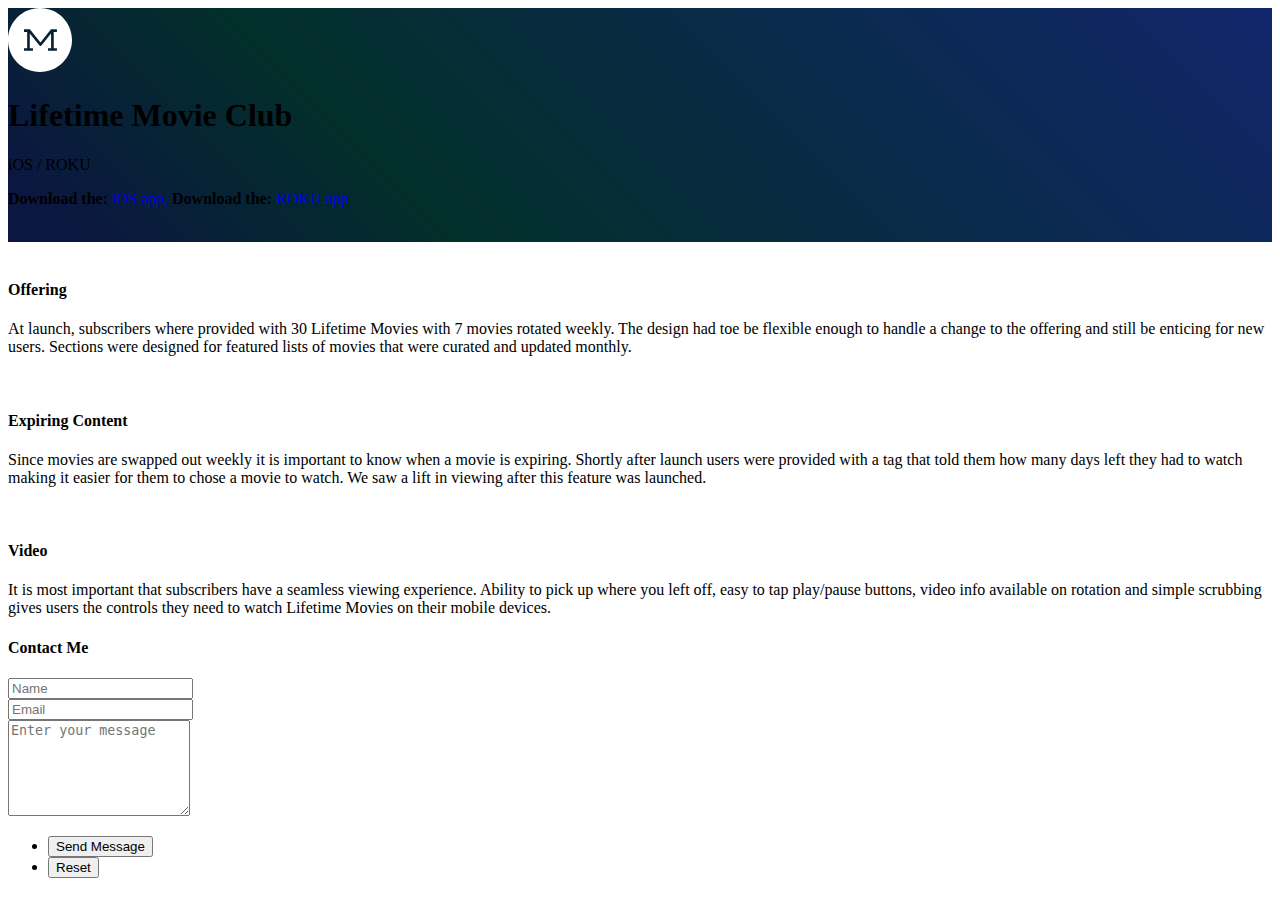
==== project-lmc.html @ 7dec74e7 "updated svg logo (link)" ====
<!DOCTYPE HTML>
<!--
  Photon by HTML5 UP
  html5up.net | @ajlkn
  Free for personal and commercial use under the CCA 3.0 license (html5up.net/license)
-->
<html>

<head>
    <title>Lifetime Movie Club: Mikaela Tavernese</title>
    <meta charset="utf-8" />
    <meta name="viewport" content="width=device-width, initial-scale=1" />
    <!--[if lte IE 8]><script src="assets/js/ie/html5shiv.js"></script><![endif]-->
    <link rel="stylesheet" href="assets/css/main.css" />
    <!--[if lte IE 8]><link rel="stylesheet" href="assets/css/ie8.css" /><![endif]-->
    <!--[if lte IE 9]><link rel="stylesheet" href="assets/css/ie9.css" /><![endif]-->
</head>

<body>
    <!-- Header -->
    <section id="header" style="background-image: url(images/lmc-header.png), linear-gradient(45deg, #0b1740 5%, #022f2a 30%, #11266b);">
        <div class="inner">
          <span class="logo">
            <svg width="4em" height="4em" viewBox="0 0 36 36" version="1.1">
              <g id="Page-1" stroke="none" stroke-width="1" fill="none" fill-rule="evenodd">
                <a xlink:href="index.html">
                  <path d="M18,36 C8.0588745,36 0,27.9411255 0,18 C0,8.0588745 8.0588745,0 18,0 C27.9411255,0 36,8.0588745 36,18 C36,27.9411255 27.9411255,36 18,36 Z M23.976,12.212 L18.267,19.393 L12.533,12.212 C12.398,12.081 12.216,12 12.012,12 L9,12 L9,13.476 L10.775,13.476 L10.775,22.597 L9,22.597 L9,24.075 L14.026,24.075 L14.026,22.597 L12.25,22.597 L12.25,14.328 L17.597,20.954 L17.697,21.081 C17.84,21.221 18.037,21.311 18.254,21.311 C18.472,21.311 18.667,21.221 18.81,21.081 L18.913,20.954 L24.211,14.328 L24.256,22.597 L22.482,22.597 L22.482,24.075 L27.509,24.075 L27.509,22.597 L25.731,22.597 L25.731,13.476 L27.509,13.476 L27.509,12 L24.495,12 C24.293,12 24.109,12.081 23.976,12.212 Z" id="Oval-Copy" fill="#fff"></path>
          </a>
              </g>
          </svg>
          </span>
            <h1>Lifetime Movie Club</h1>
            <p>iOS / ROKU</p><p>
                <strong>Download the: </strong><a target="_blank" href="https://itunes.apple.com/us/app/lifetime-movie-club/id991319768?mt=8">iOS app,</a>
                <strong>Download the: </strong><a target="_blank" href="https://channelstore.roku.com/details/68020/lifetime-movie-club">ROKU app</a> </p>
            <br>



            <!--         <ul class="actions">
            <li><a href="#one" class="button scrolly">View Projects</a></li>
        </ul> -->
        </div>
    </section>
    <!-- TVE mobile -->
    <!-- Five -->
    <section id="five" class="main style1">
        <div class="container last">
            <section>
                <div class="row project">
                    <div class="8u 12u$(medium)">
                        <span class="image fit"><img src="images/lmc-1-feature.jpg" alt=""></span>
                    </div>
                    <div class="4u 12u$(medium)">
                        <h4>Offering</h4>
                        <p>At launch, subscribers where provided with 30 Lifetime Movies with 7 movies rotated weekly. The design had toe be flexible enough to handle a change to the offering and still be enticing for new users. Sections were designed for featured lists of movies that were curated and updated monthly.</p>
                    </div>
                </div>
                <div class="row project">
                    <div class="8u 12u$(medium)">
                        <span class="image fit"><img src="images/lmc-2-expire.jpg" alt=""></span>
                    </div>
                    <div class="4u 12u$(medium)">
                        <h4>Expiring Content</h4>
                        <p>Since movies are swapped out weekly it is important to know when a movie is expiring. Shortly after launch users were provided with a tag that told them how many days left they had to watch making it easier for them to chose a movie to watch. We saw a lift in viewing after this feature was launched.</p>
                    </div>
                </div>
                <div class="row project">
                    <div class="8u 12u$(medium)">
                        <span class="image fit"><img src="images/lmc-3-video.jpg" alt=""></span>
                    </div>
                    <div class="4u 12u$(medium)">
                        <h4>Video</h4>
                        <p>It is most important that subscribers have a seamless viewing experience. Ability to pick up where you left off, easy to tap play/pause buttons, video info available on rotation and simple scrubbing gives users the controls they need to watch Lifetime Movies on their mobile devices.</p>
                    </div>
                </div>
            </section>
        </div>
    </section>
    <!-- Footer -->
    <section id="footer">
        <div class="container last">
            <h4>Contact Me</h4>
            <form action="mailto:mikaela@tavernese.com" method="post" action="#">
                <div class="row uniform 50%">
                    <div class="6u 12u$(xsmall)">
                        <input type="text" name="demo-name" id="demo-name" value="" placeholder="Name" />
                    </div>
                    <div class="6u$ 12u$(xsmall)">
                        <input type="email" name="demo-email" id="demo-email" value="" placeholder="Email" />
                    </div>
                    <div class="12u$">
                        <textarea name="demo-message" id="demo-message" placeholder="Enter your message" rows="6"></textarea>
                    </div>
                    <div class="12u$">
                        <ul class="actions">
                            <li>
                                <input type="submit" value="Send Message" class="special" />
                            </li>
                            <li>
                                <input type="reset" value="Reset" />
                            </li>
                        </ul>
                    </div>
                </div>
            </form>
        </div>
    </section>
    <!-- Scripts -->
    <script src="assets/js/jquery.min.js"></script>
    <script src="assets/js/jquery.scrolly.min.js"></script>
    <script src="assets/js/skel.min.js"></script>
    <script src="assets/js/util.js"></script>
    <!--[if lte IE 8]><script src="assets/js/ie/respond.min.js"></script><![endif]-->
    <script src="assets/js/main.js"></script>
</body>

</html>
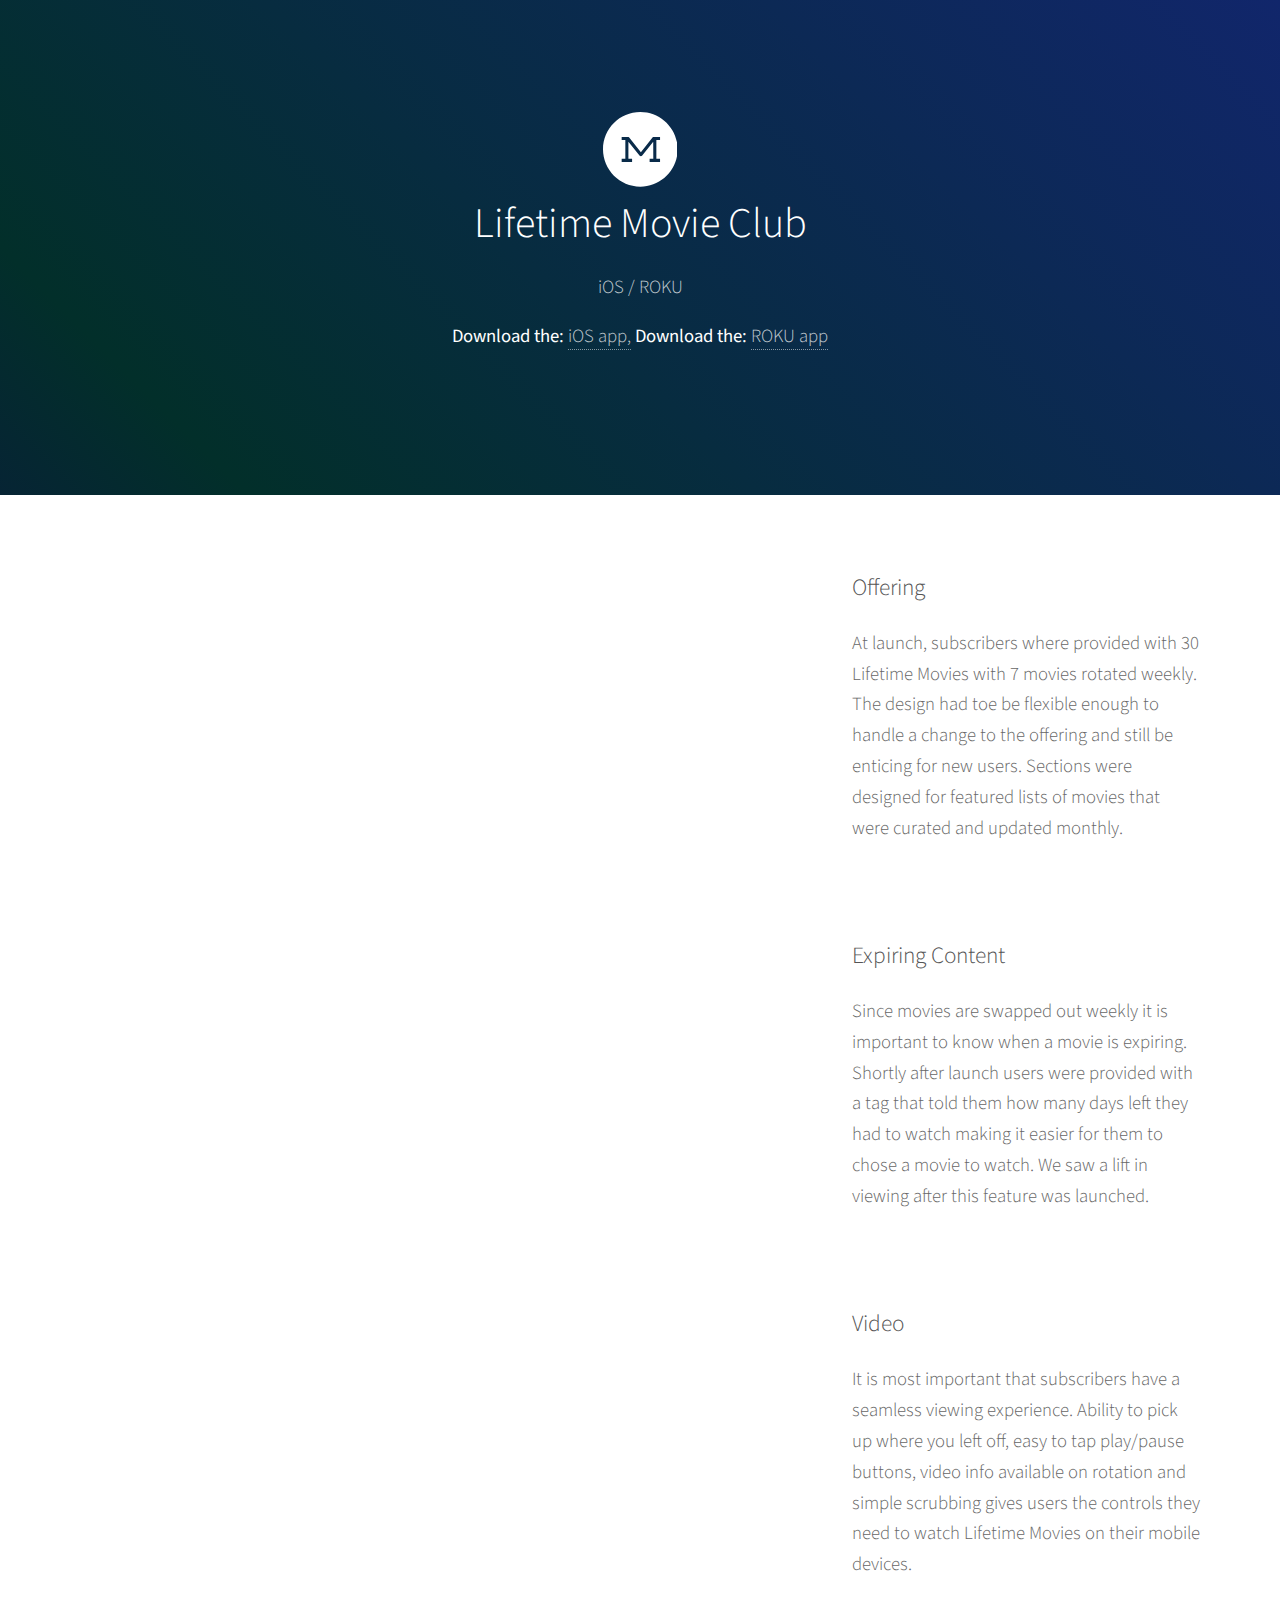
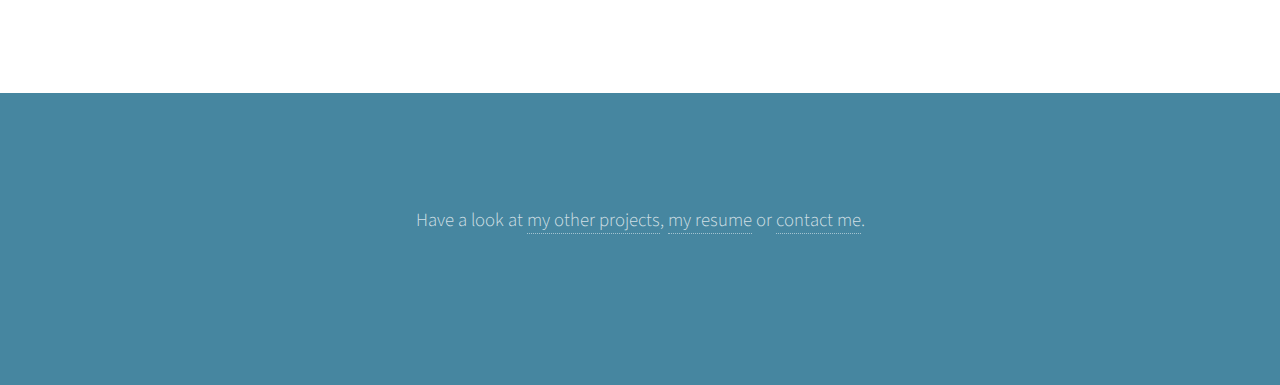
==== commit 7b24a477: "updated resume to add GC" ====
--- a/project-lmc.html
+++ b/project-lmc.html
@@ -79,7 +79,9 @@
     </section>
     <!-- Footer -->
     <section id="footer">
-        <div class="container last">
+      <p>Have a look at <a href="index.html">my other projects</a>, <a href="resume.html">my resume</a> or <a href="mailto:mikaela@tavernese.com?subject=Web%20Contact%20Form">contact me</a>.</p>
+
+        <!-- <div class="container last">
             <h4>Contact Me</h4>
             <form action="mailto:mikaela@tavernese.com" method="post" action="#">
                 <div class="row uniform 50%">
@@ -104,7 +106,7 @@
                     </div>
                 </div>
             </form>
-        </div>
+        </div> -->
     </section>
     <!-- Scripts -->
     <script src="assets/js/jquery.min.js"></script>
--- a/assets/css/main.css
+++ b/assets/css/main.css
@@ -0,0 +1,3779 @@
+@import url("font-awesome.min.css");
+@import url("https://fonts.googleapis.com/css?family=Source+Sans+Pro:300,300italic,400,400italic");
+
+
+
+
+/*
+    Photon by HTML5 UP
+    html5up.net | @ajlkn
+    Free for personal and commercial use under the CCA 3.0 license (html5up.net/license)
+*/
+
+
+/* Reset */
+
+html,
+body,
+div,
+span,
+applet,
+object,
+iframe,
+h1,
+h2,
+h3,
+h4,
+h5,
+h6,
+p,
+blockquote,
+pre,
+a,
+abbr,
+acronym,
+address,
+big,
+cite,
+code,
+del,
+dfn,
+em,
+img,
+ins,
+kbd,
+q,
+s,
+samp,
+small,
+strike,
+strong,
+sub,
+sup,
+tt,
+var,
+b,
+u,
+i,
+center,
+dl,
+dt,
+dd,
+ol,
+ul,
+li,
+fieldset,
+form,
+label,
+legend,
+table,
+caption,
+tbody,
+tfoot,
+thead,
+tr,
+th,
+td,
+article,
+aside,
+canvas,
+details,
+embed,
+figure,
+figcaption,
+footer,
+header,
+hgroup,
+menu,
+nav,
+output,
+ruby,
+section,
+summary,
+time,
+mark,
+audio,
+video {
+    margin: 0;
+    padding: 0;
+    border: 0;
+    font-size: 100%;
+    font: inherit;
+    vertical-align: baseline;
+}
+
+article,
+aside,
+details,
+figcaption,
+figure,
+footer,
+header,
+hgroup,
+menu,
+nav,
+section {
+    display: block;
+}
+
+body {
+    line-height: 1;
+}
+
+ol,
+ul {
+    list-style: none;
+}
+
+blockquote,
+q {
+    quotes: none;
+}
+
+blockquote:before,
+blockquote:after,
+q:before,
+q:after {
+    content: '';
+    content: none;
+}
+
+table {
+    border-collapse: collapse;
+    border-spacing: 0;
+}
+
+body {
+    -webkit-text-size-adjust: none;
+}
+
+
+
+
+/* Box Model */
+
+*,
+*:before,
+*:after {
+    -moz-box-sizing: border-box;
+    -webkit-box-sizing: border-box;
+    box-sizing: border-box;
+}
+
+
+
+
+/* Containers */
+
+.container {
+    margin-left: auto;
+    margin-right: auto;
+}
+
+.container.\31 25\25 {
+    width: 100%;
+    max-width: 75em;
+    min-width: 60em;
+}
+
+.container.\37 5\25 {
+    width: 45em;
+}
+
+.container.\35 0\25 {
+    width: 30em;
+}
+
+.container.\32 5\25 {
+    width: 15em;
+}
+
+.container {
+    width: 60em;
+}
+
+@media screen and (max-width: 1680px) {
+
+    .container.\31 25\25 {
+        width: 100%;
+        max-width: 75em;
+        min-width: 60em;
+    }
+
+    .container.\37 5\25 {
+        width: 45em;
+    }
+
+    .container.\35 0\25 {
+        width: 30em;
+    }
+
+    .container.\32 5\25 {
+        width: 15em;
+    }
+
+    .container {
+        width: 60em;
+    }
+}
+
+@media screen and (max-width: 1140px) {
+
+    .container.\31 25\25 {
+        width: 100%;
+        max-width: 112.5%;
+        min-width: 90%;
+    }
+
+    .container.\37 5\25 {
+        width: 67.5%;
+    }
+
+    .container.\35 0\25 {
+        width: 45%;
+    }
+
+    .container.\32 5\25 {
+        width: 22.5%;
+    }
+
+    .container {
+        width: 90%;
+    }
+}
+
+@media screen and (max-width: 980px) {
+
+    .container.\31 25\25 {
+        width: 100%;
+        max-width: 125%;
+        min-width: 100%;
+    }
+
+    .container.\37 5\25 {
+        width: 75%;
+    }
+
+    .container.\35 0\25 {
+        width: 50%;
+    }
+
+    .container.\32 5\25 {
+        width: 25%;
+    }
+
+    .container {
+        width: 100% !important;
+    }
+}
+
+@media screen and (max-width: 736px) {
+
+    .container.\31 25\25 {
+        width: 100%;
+        max-width: 125%;
+        min-width: 100%;
+    }
+
+    .container.\37 5\25 {
+        width: 75%;
+    }
+
+    .container.\35 0\25 {
+        width: 50%;
+    }
+
+    .container.\32 5\25 {
+        width: 25%;
+    }
+
+    .container {
+        width: 100% !important;
+    }
+}
+
+@media screen and (max-width: 480px) {
+
+    .container.\31 25\25 {
+        width: 100%;
+        max-width: 125%;
+        min-width: 100%;
+    }
+
+    .container.\37 5\25 {
+        width: 75%;
+    }
+
+    .container.\35 0\25 {
+        width: 50%;
+    }
+
+    .container.\32 5\25 {
+        width: 25%;
+    }
+
+    .container {
+        width: 100% !important;
+    }
+}
+
+@media screen and (max-width: 320px) {
+
+    .container.\31 25\25 {
+        width: 100%;
+        max-width: 125%;
+        min-width: 100%;
+    }
+
+    .container.\37 5\25 {
+        width: 75%;
+    }
+
+    .container.\35 0\25 {
+        width: 50%;
+    }
+
+    .container.\32 5\25 {
+        width: 25%;
+    }
+
+    .container {
+        width: 100% !important;
+    }
+}
+
+
+
+
+/* Grid */
+
+.row {
+    border-bottom: solid 1px transparent;
+    -moz-box-sizing: border-box;
+    -webkit-box-sizing: border-box;
+    box-sizing: border-box;
+}
+
+.row>* {
+    float: left;
+    -moz-box-sizing: border-box;
+    -webkit-box-sizing: border-box;
+    box-sizing: border-box;
+}
+
+.row:after,
+.row:before {
+    content: '';
+    display: block;
+    clear: both;
+    height: 0;
+}
+
+.row.uniform>*> :first-child {
+    margin-top: 0;
+}
+
+.row.uniform>*> :last-child {
+    margin-bottom: 0;
+}
+
+.row.\30 \25>* {
+    padding: 0 0 0 0em;
+}
+
+.row.\30 \25 {
+    margin: 0 0 -1px 0em;
+}
+
+.row.uniform.\30 \25>* {
+    padding: 0em 0 0 0em;
+}
+
+.row.uniform.\30 \25 {
+    margin: 0em 0 -1px 0em;
+}
+
+.row>* {
+    padding: 0 0 0 2em;
+}
+
+.row {
+    margin: 0 0 -1px -2em;
+}
+
+.row.uniform>* {
+    padding: 2em 0 0 2em;
+}
+
+.row.uniform {
+    margin: -2em 0 -1px -2em;
+}
+
+.row.\32 00\25>* {
+    padding: 0 0 0 4em;
+}
+
+.row.\32 00\25 {
+    margin: 0 0 -1px -4em;
+}
+
+.row.uniform.\32 00\25>* {
+    padding: 4em 0 0 4em;
+}
+
+.row.uniform.\32 00\25 {
+    margin: -4em 0 -1px -4em;
+}
+
+.row.\31 50\25>* {
+    padding: 0 0 0 3em;
+}
+
+.row.\31 50\25 {
+    margin: 0 0 -1px -3em;
+}
+
+.row.uniform.\31 50\25>* {
+    padding: 3em 0 0 3em;
+}
+
+.row.uniform.\31 50\25 {
+    margin: -3em 0 -1px -3em;
+}
+
+.row.\35 0\25>* {
+    padding: 0 0 0 1em;
+}
+
+.row.\35 0\25 {
+    margin: 0 0 -1px -1em;
+}
+
+.row.uniform.\35 0\25>* {
+    padding: 1em 0 0 1em;
+}
+
+.row.uniform.\35 0\25 {
+    margin: -1em 0 -1px -1em;
+}
+
+.row.\32 5\25>* {
+    padding: 0 0 0 0.5em;
+}
+
+.row.\32 5\25 {
+    margin: 0 0 -1px -0.5em;
+}
+
+.row.uniform.\32 5\25>* {
+    padding: 0.5em 0 0 0.5em;
+}
+
+.row.uniform.\32 5\25 {
+    margin: -0.5em 0 -1px -0.5em;
+}
+
+.project {
+    margin: 0 0 3em -2em;
+}
+
+.\31 2u,
+.\31 2u\24 {
+    width: 100%;
+    clear: none;
+    margin-left: 0;
+}
+
+.\31 1u,
+.\31 1u\24 {
+    width: 91.6666666667%;
+    clear: none;
+    margin-left: 0;
+}
+
+.\31 0u,
+.\31 0u\24 {
+    width: 83.3333333333%;
+    clear: none;
+    margin-left: 0;
+}
+
+.\39 u,
+.\39 u\24 {
+    width: 75%;
+    clear: none;
+    margin-left: 0;
+}
+
+.\38 u,
+.\38 u\24 {
+    width: 66.6666666667%;
+    clear: none;
+    margin-left: 0;
+}
+
+.\37 u,
+.\37 u\24 {
+    width: 58.3333333333%;
+    clear: none;
+    margin-left: 0;
+}
+
+.\36 u,
+.\36 u\24 {
+    width: 50%;
+    clear: none;
+    margin-left: 0;
+}
+
+.\35 u,
+.\35 u\24 {
+    width: 41.6666666667%;
+    clear: none;
+    margin-left: 0;
+}
+
+.\34 u,
+.\34 u\24 {
+    width: 33.3333333333%;
+    clear: none;
+    margin-left: 0;
+}
+
+.\33 u,
+.\33 u\24 {
+    width: 25%;
+    clear: none;
+    margin-left: 0;
+}
+
+.\32 u,
+.\32 u\24 {
+    width: 16.6666666667%;
+    clear: none;
+    margin-left: 0;
+}
+
+.\31 u,
+.\31 u\24 {
+    width: 8.3333333333%;
+    clear: none;
+    margin-left: 0;
+}
+
+.\31 2u\24+*,
+.\31 1u\24+*,
+.\31 0u\24+*,
+.\39 u\24+*,
+.\38 u\24+*,
+.\37 u\24+*,
+.\36 u\24+*,
+.\35 u\24+*,
+.\34 u\24+*,
+.\33 u\24+*,
+.\32 u\24+*,
+.\31 u\24+* {
+    clear: left;
+}
+
+.\-11u {
+    margin-left: 91.66667%;
+}
+
+.\-10u {
+    margin-left: 83.33333%;
+}
+
+.\-9u {
+    margin-left: 75%;
+}
+
+.\-8u {
+    margin-left: 66.66667%;
+}
+
+.\-7u {
+    margin-left: 58.33333%;
+}
+
+.\-6u {
+    margin-left: 50%;
+}
+
+.\-5u {
+    margin-left: 41.66667%;
+}
+
+.\-4u {
+    margin-left: 33.33333%;
+}
+
+.\-3u {
+    margin-left: 25%;
+}
+
+.\-2u {
+    margin-left: 16.66667%;
+}
+
+.\-1u {
+    margin-left: 8.33333%;
+}
+
+@media screen and (max-width: 1680px) {
+
+    .row>* {
+        padding: 0 0 0 2em;
+    }
+
+    .row {
+        margin: 0 0 -1px -2em;
+    }
+
+    .row.uniform>* {
+        padding: 2em 0 0 2em;
+    }
+
+    .row.uniform {
+        margin: -2em 0 -1px -2em;
+    }
+
+    .row.\32 00\25>* {
+        padding: 0 0 0 4em;
+    }
+
+    .row.\32 00\25 {
+        margin: 0 0 -1px -4em;
+    }
+
+    .row.uniform.\32 00\25>* {
+        padding: 4em 0 0 4em;
+    }
+
+    .row.uniform.\32 00\25 {
+        margin: -4em 0 -1px -4em;
+    }
+
+    .row.\31 50\25>* {
+        padding: 0 0 0 3em;
+    }
+
+    .row.\31 50\25 {
+        margin: 0 0 -1px -3em;
+    }
+
+    .row.uniform.\31 50\25>* {
+        padding: 3em 0 0 3em;
+    }
+
+    .row.uniform.\31 50\25 {
+        margin: -3em 0 -1px -3em;
+    }
+
+    .row.\35 0\25>* {
+        padding: 0 0 0 1em;
+    }
+
+    .row.\35 0\25 {
+        margin: 0 0 -1px -1em;
+    }
+
+    .row.uniform.\35 0\25>* {
+        padding: 1em 0 0 1em;
+    }
+
+    .row.uniform.\35 0\25 {
+        margin: -1em 0 -1px -1em;
+    }
+
+    .row.\32 5\25>* {
+        padding: 0 0 0 0.5em;
+    }
+
+    .row.\32 5\25 {
+        margin: 0 0 -1px -0.5em;
+    }
+
+    .row.uniform.\32 5\25>* {
+        padding: 0.5em 0 0 0.5em;
+    }
+
+    .row.uniform.\32 5\25 {
+        margin: -0.5em 0 -1px -0.5em;
+    }
+
+    .project {
+        margin: 0 0 3em -2em;
+    }
+
+    .\31 2u\28xlarge\29,
+    .\31 2u\24\28xlarge\29 {
+        width: 100%;
+        clear: none;
+        margin-left: 0;
+    }
+
+    .\31 1u\28xlarge\29,
+    .\31 1u\24\28xlarge\29 {
+        width: 91.6666666667%;
+        clear: none;
+        margin-left: 0;
+    }
+
+    .\31 0u\28xlarge\29,
+    .\31 0u\24\28xlarge\29 {
+        width: 83.3333333333%;
+        clear: none;
+        margin-left: 0;
+    }
+
+    .\39 u\28xlarge\29,
+    .\39 u\24\28xlarge\29 {
+        width: 75%;
+        clear: none;
+        margin-left: 0;
+    }
+
+    .\38 u\28xlarge\29,
+    .\38 u\24\28xlarge\29 {
+        width: 66.6666666667%;
+        clear: none;
+        margin-left: 0;
+    }
+
+    .\37 u\28xlarge\29,
+    .\37 u\24\28xlarge\29 {
+        width: 58.3333333333%;
+        clear: none;
+        margin-left: 0;
+    }
+
+    .\36 u\28xlarge\29,
+    .\36 u\24\28xlarge\29 {
+        width: 50%;
+        clear: none;
+        margin-left: 0;
+    }
+
+    .\35 u\28xlarge\29,
+    .\35 u\24\28xlarge\29 {
+        width: 41.6666666667%;
+        clear: none;
+        margin-left: 0;
+    }
+
+    .\34 u\28xlarge\29,
+    .\34 u\24\28xlarge\29 {
+        width: 33.3333333333%;
+        clear: none;
+        margin-left: 0;
+    }
+
+    .\33 u\28xlarge\29,
+    .\33 u\24\28xlarge\29 {
+        width: 25%;
+        clear: none;
+        margin-left: 0;
+    }
+
+    .\32 u\28xlarge\29,
+    .\32 u\24\28xlarge\29 {
+        width: 16.6666666667%;
+        clear: none;
+        margin-left: 0;
+    }
+
+    .\31 u\28xlarge\29,
+    .\31 u\24\28xlarge\29 {
+        width: 8.3333333333%;
+        clear: none;
+        margin-left: 0;
+    }
+
+    .\31 2u\24\28xlarge\29+*,
+    .\31 1u\24\28xlarge\29+*,
+    .\31 0u\24\28xlarge\29+*,
+    .\39 u\24\28xlarge\29+*,
+    .\38 u\24\28xlarge\29+*,
+    .\37 u\24\28xlarge\29+*,
+    .\36 u\24\28xlarge\29+*,
+    .\35 u\24\28xlarge\29+*,
+    .\34 u\24\28xlarge\29+*,
+    .\33 u\24\28xlarge\29+*,
+    .\32 u\24\28xlarge\29+*,
+    .\31 u\24\28xlarge\29+* {
+        clear: left;
+    }
+
+    .\-11u\28xlarge\29 {
+        margin-left: 91.66667%;
+    }
+
+    .\-10u\28xlarge\29 {
+        margin-left: 83.33333%;
+    }
+
+    .\-9u\28xlarge\29 {
+        margin-left: 75%;
+    }
+
+    .\-8u\28xlarge\29 {
+        margin-left: 66.66667%;
+    }
+
+    .\-7u\28xlarge\29 {
+        margin-left: 58.33333%;
+    }
+
+    .\-6u\28xlarge\29 {
+        margin-left: 50%;
+    }
+
+    .\-5u\28xlarge\29 {
+        margin-left: 41.66667%;
+    }
+
+    .\-4u\28xlarge\29 {
+        margin-left: 33.33333%;
+    }
+
+    .\-3u\28xlarge\29 {
+        margin-left: 25%;
+    }
+
+    .\-2u\28xlarge\29 {
+        margin-left: 16.66667%;
+    }
+
+    .\-1u\28xlarge\29 {
+        margin-left: 8.33333%;
+    }
+}
+
+@media screen and (max-width: 1140px) {
+
+    .row>* {
+        padding: 0 0 0 1.5em;
+    }
+
+    .row {
+        margin: 0 0 -1px -1.5em;
+    }
+
+    .row.uniform>* {
+        padding: 1.5em 0 0 1.5em;
+    }
+
+    .row.uniform {
+        margin: -1.5em 0 -1px -1.5em;
+    }
+
+    .row.\32 00\25>* {
+        padding: 0 0 0 3em;
+    }
+
+    .row.\32 00\25 {
+        margin: 0 0 -1px -3em;
+    }
+
+    .row.uniform.\32 00\25>* {
+        padding: 3em 0 0 3em;
+    }
+
+    .row.uniform.\32 00\25 {
+        margin: -3em 0 -1px -3em;
+    }
+
+    .row.\31 50\25>* {
+        padding: 0 0 0 2.25em;
+    }
+
+    .row.\31 50\25 {
+        margin: 0 0 -1px -2.25em;
+    }
+
+    .row.uniform.\31 50\25>* {
+        padding: 2.25em 0 0 2.25em;
+    }
+
+    .row.uniform.\31 50\25 {
+        margin: -2.25em 0 -1px -2.25em;
+    }
+
+    .row.\35 0\25>* {
+        padding: 0 0 0 0.75em;
+    }
+
+    .row.\35 0\25 {
+        margin: 0 0 -1px -0.75em;
+    }
+
+    .row.uniform.\35 0\25>* {
+        padding: 0.75em 0 0 0.75em;
+    }
+
+    .row.uniform.\35 0\25 {
+        margin: -0.75em 0 -1px -0.75em;
+    }
+
+    .row.\32 5\25>* {
+        padding: 0 0 0 0.375em;
+    }
+
+    .row.\32 5\25 {
+        margin: 0 0 -1px -0.375em;
+    }
+
+    .row.uniform.\32 5\25>* {
+        padding: 0.375em 0 0 0.375em;
+    }
+
+    .row.uniform.\32 5\25 {
+        margin: -0.375em 0 -1px -0.375em;
+    }
+
+    .project {
+        margin: 0 0 3em -1.5em;
+    }
+
+    .\31 2u\28large\29,
+    .\31 2u\24\28large\29 {
+        width: 100%;
+        clear: none;
+        margin-left: 0;
+    }
+
+    .\31 1u\28large\29,
+    .\31 1u\24\28large\29 {
+        width: 91.6666666667%;
+        clear: none;
+        margin-left: 0;
+    }
+
+    .\31 0u\28large\29,
+    .\31 0u\24\28large\29 {
+        width: 83.3333333333%;
+        clear: none;
+        margin-left: 0;
+    }
+
+    .\39 u\28large\29,
+    .\39 u\24\28large\29 {
+        width: 75%;
+        clear: none;
+        margin-left: 0;
+    }
+
+    .\38 u\28large\29,
+    .\38 u\24\28large\29 {
+        width: 66.6666666667%;
+        clear: none;
+        margin-left: 0;
+    }
+
+    .\37 u\28large\29,
+    .\37 u\24\28large\29 {
+        width: 58.3333333333%;
+        clear: none;
+        margin-left: 0;
+    }
+
+    .\36 u\28large\29,
+    .\36 u\24\28large\29 {
+        width: 50%;
+        clear: none;
+        margin-left: 0;
+    }
+
+    .\35 u\28large\29,
+    .\35 u\24\28large\29 {
+        width: 41.6666666667%;
+        clear: none;
+        margin-left: 0;
+    }
+
+    .\34 u\28large\29,
+    .\34 u\24\28large\29 {
+        width: 33.3333333333%;
+        clear: none;
+        margin-left: 0;
+    }
+
+    .\33 u\28large\29,
+    .\33 u\24\28large\29 {
+        width: 25%;
+        clear: none;
+        margin-left: 0;
+    }
+
+    .\32 u\28large\29,
+    .\32 u\24\28large\29 {
+        width: 16.6666666667%;
+        clear: none;
+        margin-left: 0;
+    }
+
+    .\31 u\28large\29,
+    .\31 u\24\28large\29 {
+        width: 8.3333333333%;
+        clear: none;
+        margin-left: 0;
+    }
+
+    .\31 2u\24\28large\29+*,
+    .\31 1u\24\28large\29+*,
+    .\31 0u\24\28large\29+*,
+    .\39 u\24\28large\29+*,
+    .\38 u\24\28large\29+*,
+    .\37 u\24\28large\29+*,
+    .\36 u\24\28large\29+*,
+    .\35 u\24\28large\29+*,
+    .\34 u\24\28large\29+*,
+    .\33 u\24\28large\29+*,
+    .\32 u\24\28large\29+*,
+    .\31 u\24\28large\29+* {
+        clear: left;
+    }
+
+    .\-11u\28large\29 {
+        margin-left: 91.66667%;
+    }
+
+    .\-10u\28large\29 {
+        margin-left: 83.33333%;
+    }
+
+    .\-9u\28large\29 {
+        margin-left: 75%;
+    }
+
+    .\-8u\28large\29 {
+        margin-left: 66.66667%;
+    }
+
+    .\-7u\28large\29 {
+        margin-left: 58.33333%;
+    }
+
+    .\-6u\28large\29 {
+        margin-left: 50%;
+    }
+
+    .\-5u\28large\29 {
+        margin-left: 41.66667%;
+    }
+
+    .\-4u\28large\29 {
+        margin-left: 33.33333%;
+    }
+
+    .\-3u\28large\29 {
+        margin-left: 25%;
+    }
+
+    .\-2u\28large\29 {
+        margin-left: 16.66667%;
+    }
+
+    .\-1u\28large\29 {
+        margin-left: 8.33333%;
+    }
+}
+
+@media screen and (max-width: 980px) {
+
+    .row>* {
+        padding: 0 0 0 1.5em;
+    }
+
+    .row {
+        margin: 0 0 -1px -1.5em;
+    }
+
+    .row.uniform>* {
+        padding: 1.5em 0 0 1.5em;
+    }
+
+    .row.uniform {
+        margin: -1.5em 0 -1px -1.5em;
+    }
+
+    .row.\32 00\25>* {
+        padding: 0 0 0 3em;
+    }
+
+    .row.\32 00\25 {
+        margin: 0 0 -1px -3em;
+    }
+
+    .row.uniform.\32 00\25>* {
+        padding: 3em 0 0 3em;
+    }
+
+    .row.uniform.\32 00\25 {
+        margin: -3em 0 -1px -3em;
+    }
+
+    .row.\31 50\25>* {
+        padding: 0 0 0 2.25em;
+    }
+
+    .row.\31 50\25 {
+        margin: 0 0 -1px -2.25em;
+    }
+
+    .row.uniform.\31 50\25>* {
+        padding: 2.25em 0 0 2.25em;
+    }
+
+    .row.uniform.\31 50\25 {
+        margin: -2.25em 0 -1px -2.25em;
+    }
+
+    .row.\35 0\25>* {
+        padding: 0 0 0 0.75em;
+    }
+
+    .row.\35 0\25 {
+        margin: 0 0 -1px -0.75em;
+    }
+
+    .row.uniform.\35 0\25>* {
+        padding: 0.75em 0 0 0.75em;
+    }
+
+    .row.uniform.\35 0\25 {
+        margin: -0.75em 0 -1px -0.75em;
+    }
+
+    .row.\32 5\25>* {
+        padding: 0 0 0 0.375em;
+    }
+
+    .row.\32 5\25 {
+        margin: 0 0 -1px -0.375em;
+    }
+
+    .row.uniform.\32 5\25>* {
+        padding: 0.375em 0 0 0.375em;
+    }
+
+    .row.uniform.\32 5\25 {
+        margin: -0.375em 0 -1px -0.375em;
+    }
+
+
+    .\31 2u\28medium\29,
+    .\31 2u\24\28medium\29 {
+        width: 100%;
+        clear: none;
+        margin-left: 0;
+    }
+
+    .\31 1u\28medium\29,
+    .\31 1u\24\28medium\29 {
+        width: 91.6666666667%;
+        clear: none;
+        margin-left: 0;
+    }
+
+    .\31 0u\28medium\29,
+    .\31 0u\24\28medium\29 {
+        width: 83.3333333333%;
+        clear: none;
+        margin-left: 0;
+    }
+
+    .\39 u\28medium\29,
+    .\39 u\24\28medium\29 {
+        width: 75%;
+        clear: none;
+        margin-left: 0;
+    }
+
+    .\38 u\28medium\29,
+    .\38 u\24\28medium\29 {
+        width: 66.6666666667%;
+        clear: none;
+        margin-left: 0;
+    }
+
+    .\37 u\28medium\29,
+    .\37 u\24\28medium\29 {
+        width: 58.3333333333%;
+        clear: none;
+        margin-left: 0;
+    }
+
+    .\36 u\28medium\29,
+    .\36 u\24\28medium\29 {
+        width: 50%;
+        clear: none;
+        margin-left: 0;
+    }
+
+    .\35 u\28medium\29,
+    .\35 u\24\28medium\29 {
+        width: 41.6666666667%;
+        clear: none;
+        margin-left: 0;
+    }
+
+    .\34 u\28medium\29,
+    .\34 u\24\28medium\29 {
+        width: 33.3333333333%;
+        clear: none;
+        margin-left: 0;
+    }
+
+    .\33 u\28medium\29,
+    .\33 u\24\28medium\29 {
+        width: 25%;
+        clear: none;
+        margin-left: 0;
+    }
+
+    .\32 u\28medium\29,
+    .\32 u\24\28medium\29 {
+        width: 16.6666666667%;
+        clear: none;
+        margin-left: 0;
+    }
+
+    .\31 u\28medium\29,
+    .\31 u\24\28medium\29 {
+        width: 8.3333333333%;
+        clear: none;
+        margin-left: 0;
+    }
+
+    .\31 2u\24\28medium\29+*,
+    .\31 1u\24\28medium\29+*,
+    .\31 0u\24\28medium\29+*,
+    .\39 u\24\28medium\29+*,
+    .\38 u\24\28medium\29+*,
+    .\37 u\24\28medium\29+*,
+    .\36 u\24\28medium\29+*,
+    .\35 u\24\28medium\29+*,
+    .\34 u\24\28medium\29+*,
+    .\33 u\24\28medium\29+*,
+    .\32 u\24\28medium\29+*,
+    .\31 u\24\28medium\29+* {
+        clear: left;
+    }
+
+    .\-11u\28medium\29 {
+        margin-left: 91.66667%;
+    }
+
+    .\-10u\28medium\29 {
+        margin-left: 83.33333%;
+    }
+
+    .\-9u\28medium\29 {
+        margin-left: 75%;
+    }
+
+    .\-8u\28medium\29 {
+        margin-left: 66.66667%;
+    }
+
+    .\-7u\28medium\29 {
+        margin-left: 58.33333%;
+    }
+
+    .\-6u\28medium\29 {
+        margin-left: 50%;
+    }
+
+    .\-5u\28medium\29 {
+        margin-left: 41.66667%;
+    }
+
+    .\-4u\28medium\29 {
+        margin-left: 33.33333%;
+    }
+
+    .\-3u\28medium\29 {
+        margin-left: 25%;
+    }
+
+    .\-2u\28medium\29 {
+        margin-left: 16.66667%;
+    }
+
+    .\-1u\28medium\29 {
+        margin-left: 8.33333%;
+    }
+}
+
+@media screen and (max-width: 736px) {
+
+    .row>* {
+        padding: 0 0 0 1.5em;
+    }
+
+    .row {
+        margin: 0 0 -1px -1.5em;
+    }
+
+    .row.uniform>* {
+        padding: 1.5em 0 0 1.5em;
+    }
+
+    .row.uniform {
+        margin: -1.5em 0 -1px -1.5em;
+    }
+
+    .row.\32 00\25>* {
+        padding: 0 0 0 3em;
+    }
+
+    .row.\32 00\25 {
+        margin: 0 0 -1px -3em;
+    }
+
+    .row.uniform.\32 00\25>* {
+        padding: 3em 0 0 3em;
+    }
+
+    .row.uniform.\32 00\25 {
+        margin: -3em 0 -1px -3em;
+    }
+
+    .row.\31 50\25>* {
+        padding: 0 0 0 2.25em;
+    }
+
+    .row.\31 50\25 {
+        margin: 0 0 -1px -2.25em;
+    }
+
+    .row.uniform.\31 50\25>* {
+        padding: 2.25em 0 0 2.25em;
+    }
+
+    .row.uniform.\31 50\25 {
+        margin: -2.25em 0 -1px -2.25em;
+    }
+
+    .row.\35 0\25>* {
+        padding: 0 0 0 0.75em;
+    }
+
+    .row.\35 0\25 {
+        margin: 0 0 -1px -0.75em;
+    }
+
+    .row.uniform.\35 0\25>* {
+        padding: 0.75em 0 0 0.75em;
+    }
+
+    .row.uniform.\35 0\25 {
+        margin: -0.75em 0 -1px -0.75em;
+    }
+
+    .row.\32 5\25>* {
+        padding: 0 0 0 0.375em;
+    }
+
+    .row.\32 5\25 {
+        margin: 0 0 -1px -0.375em;
+    }
+
+    .row.uniform.\32 5\25>* {
+        padding: 0.375em 0 0 0.375em;
+    }
+
+    .row.uniform.\32 5\25 {
+        margin: -0.375em 0 -1px -0.375em;
+    }
+
+    .project {
+        margin: 0 0 3em 1.5em;
+    }
+
+    .\31 2u\28small\29,
+    .\31 2u\24\28small\29 {
+        width: 100%;
+        clear: none;
+        margin-left: 0;
+    }
+
+    .\31 1u\28small\29,
+    .\31 1u\24\28small\29 {
+        width: 91.6666666667%;
+        clear: none;
+        margin-left: 0;
+    }
+
+    .\31 0u\28small\29,
+    .\31 0u\24\28small\29 {
+        width: 83.3333333333%;
+        clear: none;
+        margin-left: 0;
+    }
+
+    .\39 u\28small\29,
+    .\39 u\24\28small\29 {
+        width: 75%;
+        clear: none;
+        margin-left: 0;
+    }
+
+    .\38 u\28small\29,
+    .\38 u\24\28small\29 {
+        width: 66.6666666667%;
+        clear: none;
+        margin-left: 0;
+    }
+
+    .\37 u\28small\29,
+    .\37 u\24\28small\29 {
+        width: 58.3333333333%;
+        clear: none;
+        margin-left: 0;
+    }
+
+    .\36 u\28small\29,
+    .\36 u\24\28small\29 {
+        width: 50%;
+        clear: none;
+        margin-left: 0;
+    }
+
+    .\35 u\28small\29,
+    .\35 u\24\28small\29 {
+        width: 41.6666666667%;
+        clear: none;
+        margin-left: 0;
+    }
+
+    .\34 u\28small\29,
+    .\34 u\24\28small\29 {
+        width: 33.3333333333%;
+        clear: none;
+        margin-left: 0;
+    }
+
+    .\33 u\28small\29,
+    .\33 u\24\28small\29 {
+        width: 25%;
+        clear: none;
+        margin-left: 0;
+    }
+
+    .\32 u\28small\29,
+    .\32 u\24\28small\29 {
+        width: 16.6666666667%;
+        clear: none;
+        margin-left: 0;
+    }
+
+    .\31 u\28small\29,
+    .\31 u\24\28small\29 {
+        width: 8.3333333333%;
+        clear: none;
+        margin-left: 0;
+    }
+
+    .\31 2u\24\28small\29+*,
+    .\31 1u\24\28small\29+*,
+    .\31 0u\24\28small\29+*,
+    .\39 u\24\28small\29+*,
+    .\38 u\24\28small\29+*,
+    .\37 u\24\28small\29+*,
+    .\36 u\24\28small\29+*,
+    .\35 u\24\28small\29+*,
+    .\34 u\24\28small\29+*,
+    .\33 u\24\28small\29+*,
+    .\32 u\24\28small\29+*,
+    .\31 u\24\28small\29+* {
+        clear: left;
+    }
+
+    .\-11u\28small\29 {
+        margin-left: 91.66667%;
+    }
+
+    .\-10u\28small\29 {
+        margin-left: 83.33333%;
+    }
+
+    .\-9u\28small\29 {
+        margin-left: 75%;
+    }
+
+    .\-8u\28small\29 {
+        margin-left: 66.66667%;
+    }
+
+    .\-7u\28small\29 {
+        margin-left: 58.33333%;
+    }
+
+    .\-6u\28small\29 {
+        margin-left: 50%;
+    }
+
+    .\-5u\28small\29 {
+        margin-left: 41.66667%;
+    }
+
+    .\-4u\28small\29 {
+        margin-left: 33.33333%;
+    }
+
+    .\-3u\28small\29 {
+        margin-left: 25%;
+    }
+
+    .\-2u\28small\29 {
+        margin-left: 16.66667%;
+    }
+
+    .\-1u\28small\29 {
+        margin-left: 8.33333%;
+    }
+}
+
+@media screen and (max-width: 480px) {
+
+    .row>* {
+        padding: 0 0 0 1.5em;
+    }
+
+    .row {
+        margin: 0 0 -1px -1.5em;
+    }
+
+    .row.uniform>* {
+        padding: 1.5em 0 0 1.5em;
+    }
+
+    .row.uniform {
+        margin: -1.5em 0 -1px -1.5em;
+    }
+
+    .row.\32 00\25>* {
+        padding: 0 0 0 3em;
+    }
+
+    .row.\32 00\25 {
+        margin: 0 0 -1px -3em;
+    }
+
+    .row.uniform.\32 00\25>* {
+        padding: 3em 0 0 3em;
+    }
+
+    .row.uniform.\32 00\25 {
+        margin: -3em 0 -1px -3em;
+    }
+
+    .row.\31 50\25>* {
+        padding: 0 0 0 2.25em;
+    }
+
+    .row.\31 50\25 {
+        margin: 0 0 -1px -2.25em;
+    }
+
+    .row.uniform.\31 50\25>* {
+        padding: 2.25em 0 0 2.25em;
+    }
+
+    .row.uniform.\31 50\25 {
+        margin: -2.25em 0 -1px -2.25em;
+    }
+
+    .row.\35 0\25>* {
+        padding: 0 0 0 0.75em;
+    }
+
+    .row.\35 0\25 {
+        margin: 0 0 -1px -0.75em;
+    }
+
+    .row.uniform.\35 0\25>* {
+        padding: 0.75em 0 0 0.75em;
+    }
+
+    .row.uniform.\35 0\25 {
+        margin: -0.75em 0 -1px -0.75em;
+    }
+
+    .row.\32 5\25>* {
+        padding: 0 0 0 0.375em;
+    }
+
+    .row.\32 5\25 {
+        margin: 0 0 -1px -0.375em;
+    }
+
+    .row.uniform.\32 5\25>* {
+        padding: 0.375em 0 0 0.375em;
+    }
+
+    .row.uniform.\32 5\25 {
+        margin: -0.375em 0 -1px -0.375em;
+    }
+
+    .project {
+        margin: 0 0 3em -2em;
+    }
+
+    .\31 2u\28xsmall\29,
+    .\31 2u\24\28xsmall\29 {
+        width: 100%;
+        clear: none;
+        margin-left: 0;
+    }
+
+    .\31 1u\28xsmall\29,
+    .\31 1u\24\28xsmall\29 {
+        width: 91.6666666667%;
+        clear: none;
+        margin-left: 0;
+    }
+
+    .\31 0u\28xsmall\29,
+    .\31 0u\24\28xsmall\29 {
+        width: 83.3333333333%;
+        clear: none;
+        margin-left: 0;
+    }
+
+    .\39 u\28xsmall\29,
+    .\39 u\24\28xsmall\29 {
+        width: 75%;
+        clear: none;
+        margin-left: 0;
+    }
+
+    .\38 u\28xsmall\29,
+    .\38 u\24\28xsmall\29 {
+        width: 66.6666666667%;
+        clear: none;
+        margin-left: 0;
+    }
+
+    .\37 u\28xsmall\29,
+    .\37 u\24\28xsmall\29 {
+        width: 58.3333333333%;
+        clear: none;
+        margin-left: 0;
+    }
+
+    .\36 u\28xsmall\29,
+    .\36 u\24\28xsmall\29 {
+        width: 50%;
+        clear: none;
+        margin-left: 0;
+    }
+
+    .\35 u\28xsmall\29,
+    .\35 u\24\28xsmall\29 {
+        width: 41.6666666667%;
+        clear: none;
+        margin-left: 0;
+    }
+
+    .\34 u\28xsmall\29,
+    .\34 u\24\28xsmall\29 {
+        width: 33.3333333333%;
+        clear: none;
+        margin-left: 0;
+    }
+
+    .\33 u\28xsmall\29,
+    .\33 u\24\28xsmall\29 {
+        width: 25%;
+        clear: none;
+        margin-left: 0;
+    }
+
+    .\32 u\28xsmall\29,
+    .\32 u\24\28xsmall\29 {
+        width: 16.6666666667%;
+        clear: none;
+        margin-left: 0;
+    }
+
+    .\31 u\28xsmall\29,
+    .\31 u\24\28xsmall\29 {
+        width: 8.3333333333%;
+        clear: none;
+        margin-left: 0;
+    }
+
+    .\31 2u\24\28xsmall\29+*,
+    .\31 1u\24\28xsmall\29+*,
+    .\31 0u\24\28xsmall\29+*,
+    .\39 u\24\28xsmall\29+*,
+    .\38 u\24\28xsmall\29+*,
+    .\37 u\24\28xsmall\29+*,
+    .\36 u\24\28xsmall\29+*,
+    .\35 u\24\28xsmall\29+*,
+    .\34 u\24\28xsmall\29+*,
+    .\33 u\24\28xsmall\29+*,
+    .\32 u\24\28xsmall\29+*,
+    .\31 u\24\28xsmall\29+* {
+        clear: left;
+    }
+
+    .\-11u\28xsmall\29 {
+        margin-left: 91.66667%;
+    }
+
+    .\-10u\28xsmall\29 {
+        margin-left: 83.33333%;
+    }
+
+    .\-9u\28xsmall\29 {
+        margin-left: 75%;
+    }
+
+    .\-8u\28xsmall\29 {
+        margin-left: 66.66667%;
+    }
+
+    .\-7u\28xsmall\29 {
+        margin-left: 58.33333%;
+    }
+
+    .\-6u\28xsmall\29 {
+        margin-left: 50%;
+    }
+
+    .\-5u\28xsmall\29 {
+        margin-left: 41.66667%;
+    }
+
+    .\-4u\28xsmall\29 {
+        margin-left: 33.33333%;
+    }
+
+    .\-3u\28xsmall\29 {
+        margin-left: 25%;
+    }
+
+    .\-2u\28xsmall\29 {
+        margin-left: 16.66667%;
+    }
+
+    .\-1u\28xsmall\29 {
+        margin-left: 8.33333%;
+    }
+}
+
+@media screen and (max-width: 320px) {
+
+    .row>* {
+        padding: 0 0 0 1.5em;
+    }
+
+    .row {
+        margin: 0 0 -1px -1.5em;
+    }
+
+    .row.uniform>* {
+        padding: 1.5em 0 0 1.5em;
+    }
+
+    .row.uniform {
+        margin: -1.5em 0 -1px -1.5em;
+    }
+
+    .row.\32 00\25>* {
+        padding: 0 0 0 3em;
+    }
+
+    .row.\32 00\25 {
+        margin: 0 0 -1px -3em;
+    }
+
+    .row.uniform.\32 00\25>* {
+        padding: 3em 0 0 3em;
+    }
+
+    .row.uniform.\32 00\25 {
+        margin: -3em 0 -1px -3em;
+    }
+
+    .row.\31 50\25>* {
+        padding: 0 0 0 2.25em;
+    }
+
+    .row.\31 50\25 {
+        margin: 0 0 -1px -2.25em;
+    }
+
+    .row.uniform.\31 50\25>* {
+        padding: 2.25em 0 0 2.25em;
+    }
+
+    .row.uniform.\31 50\25 {
+        margin: -2.25em 0 -1px -2.25em;
+    }
+
+    .row.\35 0\25>* {
+        padding: 0 0 0 0.75em;
+    }
+
+    .row.\35 0\25 {
+        margin: 0 0 -1px -0.75em;
+    }
+
+    .row.uniform.\35 0\25>* {
+        padding: 0.75em 0 0 0.75em;
+    }
+
+    .row.uniform.\35 0\25 {
+        margin: -0.75em 0 -1px -0.75em;
+    }
+
+    .row.\32 5\25>* {
+        padding: 0 0 0 0.375em;
+    }
+
+    .row.\32 5\25 {
+        margin: 0 0 -1px -0.375em;
+    }
+
+    .row.uniform.\32 5\25>* {
+        padding: 0.375em 0 0 0.375em;
+    }
+
+    .row.uniform.\32 5\25 {
+        margin: -0.375em 0 -1px -0.375em;
+    }
+
+    .project {
+        margin: 0 0 3em -2em;
+    }
+
+    .\31 2u\28xxsmall\29,
+    .\31 2u\24\28xxsmall\29 {
+        width: 100%;
+        clear: none;
+        margin-left: 0;
+    }
+
+    .\31 1u\28xxsmall\29,
+    .\31 1u\24\28xxsmall\29 {
+        width: 91.6666666667%;
+        clear: none;
+        margin-left: 0;
+    }
+
+    .\31 0u\28xxsmall\29,
+    .\31 0u\24\28xxsmall\29 {
+        width: 83.3333333333%;
+        clear: none;
+        margin-left: 0;
+    }
+
+    .\39 u\28xxsmall\29,
+    .\39 u\24\28xxsmall\29 {
+        width: 75%;
+        clear: none;
+        margin-left: 0;
+    }
+
+    .\38 u\28xxsmall\29,
+    .\38 u\24\28xxsmall\29 {
+        width: 66.6666666667%;
+        clear: none;
+        margin-left: 0;
+    }
+
+    .\37 u\28xxsmall\29,
+    .\37 u\24\28xxsmall\29 {
+        width: 58.3333333333%;
+        clear: none;
+        margin-left: 0;
+    }
+
+    .\36 u\28xxsmall\29,
+    .\36 u\24\28xxsmall\29 {
+        width: 50%;
+        clear: none;
+        margin-left: 0;
+    }
+
+    .\35 u\28xxsmall\29,
+    .\35 u\24\28xxsmall\29 {
+        width: 41.6666666667%;
+        clear: none;
+        margin-left: 0;
+    }
+
+    .\34 u\28xxsmall\29,
+    .\34 u\24\28xxsmall\29 {
+        width: 33.3333333333%;
+        clear: none;
+        margin-left: 0;
+    }
+
+    .\33 u\28xxsmall\29,
+    .\33 u\24\28xxsmall\29 {
+        width: 25%;
+        clear: none;
+        margin-left: 0;
+    }
+
+    .\32 u\28xxsmall\29,
+    .\32 u\24\28xxsmall\29 {
+        width: 16.6666666667%;
+        clear: none;
+        margin-left: 0;
+    }
+
+    .\31 u\28xxsmall\29,
+    .\31 u\24\28xxsmall\29 {
+        width: 8.3333333333%;
+        clear: none;
+        margin-left: 0;
+    }
+
+    .\31 2u\24\28xxsmall\29+*,
+    .\31 1u\24\28xxsmall\29+*,
+    .\31 0u\24\28xxsmall\29+*,
+    .\39 u\24\28xxsmall\29+*,
+    .\38 u\24\28xxsmall\29+*,
+    .\37 u\24\28xxsmall\29+*,
+    .\36 u\24\28xxsmall\29+*,
+    .\35 u\24\28xxsmall\29+*,
+    .\34 u\24\28xxsmall\29+*,
+    .\33 u\24\28xxsmall\29+*,
+    .\32 u\24\28xxsmall\29+*,
+    .\31 u\24\28xxsmall\29+* {
+        clear: left;
+    }
+
+    .\-11u\28xxsmall\29 {
+        margin-left: 91.66667%;
+    }
+
+    .\-10u\28xxsmall\29 {
+        margin-left: 83.33333%;
+    }
+
+    .\-9u\28xxsmall\29 {
+        margin-left: 75%;
+    }
+
+    .\-8u\28xxsmall\29 {
+        margin-left: 66.66667%;
+    }
+
+    .\-7u\28xxsmall\29 {
+        margin-left: 58.33333%;
+    }
+
+    .\-6u\28xxsmall\29 {
+        margin-left: 50%;
+    }
+
+    .\-5u\28xxsmall\29 {
+        margin-left: 41.66667%;
+    }
+
+    .\-4u\28xxsmall\29 {
+        margin-left: 33.33333%;
+    }
+
+    .\-3u\28xxsmall\29 {
+        margin-left: 25%;
+    }
+
+    .\-2u\28xxsmall\29 {
+        margin-left: 16.66667%;
+    }
+
+    .\-1u\28xxsmall\29 {
+        margin-left: 8.33333%;
+    }
+}
+
+
+
+
+/* Basic */
+
+body {
+    background: #fff;
+}
+
+body.is-loading *,
+body.is-loading *:before,
+body.is-loading *:after {
+    -moz-animation: none !important;
+    -webkit-animation: none !important;
+    -ms-animation: none !important;
+    animation: none !important;
+    -moz-transition: none !important;
+    -webkit-transition: none !important;
+    -ms-transition: none !important;
+    transition: none !important;
+}
+
+body,
+input,
+select,
+textarea {
+    color: #666;
+    font-family: "Source Sans Pro", Helvetica, sans-serif;
+    font-size: 16pt;
+    font-weight: 300;
+    line-height: 1.65em;
+}
+
+a {
+    -moz-transition: color 0.2s ease-in-out, border-color 0.2s ease-in-out;
+    -webkit-transition: color 0.2s ease-in-out, border-color 0.2s ease-in-out;
+    -ms-transition: color 0.2s ease-in-out, border-color 0.2s ease-in-out;
+    transition: color 0.2s ease-in-out, border-color 0.2s ease-in-out;
+    border-bottom: dotted 1px #666;
+    color: inherit;
+    text-decoration: none;
+}
+
+a:hover {
+    border-bottom-color: transparent !important;
+    color: #6bd4c8;
+}
+
+strong,
+b {
+    color: #555;
+    font-weight: 400;
+}
+
+em,
+i {
+    font-style: italic;
+}
+
+p {
+    margin: 0 0 2em 0;
+}
+
+h1,
+h2,
+h3,
+h4,
+h5,
+h6 {
+    color: #555;
+    line-height: 1em;
+    margin: 0 0 1em 0;
+}
+
+h1 a,
+h2 a,
+h3 a,
+h4 a,
+h5 a,
+h6 a {
+    color: inherit;
+    text-decoration: none;
+}
+
+h1 {
+    font-size: 2.25em;
+    line-height: 1.35em;
+}
+
+h2 {
+    font-size: 2em;
+    line-height: 1.35em;
+}
+
+h3 {
+    font-size: 1.35em;
+    line-height: 1.5em;
+}
+
+h4 {
+    font-size: 1.25em;
+    line-height: 1.5em;
+}
+
+h5 {
+    font-size: 0.9em;
+    line-height: 1.5em;
+}
+
+h6 {
+    font-size: 0.7em;
+    line-height: 1.5em;
+}
+
+sub {
+    font-size: 0.8em;
+    position: relative;
+    top: 0.5em;
+}
+
+sup {
+    font-size: 0.8em;
+    position: relative;
+    top: -0.5em;
+}
+
+hr {
+    border: 0;
+    border-bottom: solid 1px rgba(144, 144, 144, 0.5);
+    margin: 2em 0;
+}
+
+hr.major {
+    margin: 3em 0;
+}
+
+blockquote {
+    border-left: solid 4px rgba(144, 144, 144, 0.5);
+    font-style: italic;
+    margin: 0 0 2em 0;
+    padding: 0.5em 0 0.5em 2em;
+}
+
+code {
+    background: rgba(144, 144, 144, 0.075);
+    border-radius: 4px;
+    border: solid 1px rgba(144, 144, 144, 0.5);
+    font-family: "Courier New", monospace;
+    font-size: 0.9em;
+    margin: 0 0.25em;
+    padding: 0.25em 0.65em;
+}
+
+pre {
+    -webkit-overflow-scrolling: touch;
+    font-family: "Courier New", monospace;
+    font-size: 0.9em;
+    margin: 0 0 2em 0;
+}
+
+pre code {
+    display: block;
+    line-height: 1.75em;
+    padding: 1em 1.5em;
+    overflow-x: auto;
+}
+
+.align-left {
+    text-align: left;
+}
+
+.align-center {
+    text-align: center;
+}
+
+.align-right {
+    text-align: right;
+}
+
+
+
+
+
+/*resume*/
+
+h4.resume {
+    color: #999;
+    font-weight: 500;
+}
+
+h3.resume {
+    font-weight: 700;
+    margin: 0;
+}
+
+h2.resume {
+  font-weight: 500;
+  margin: 0 0 0.5em 0;
+  font-size: 1em;
+}
+
+p.resume {
+    font-weight: 300;
+    margin: 0 0 0.5em 0;
+    /* color: red; */
+    font-size: 0.9em;
+}
+
+ul.resume {
+    color: #545454;
+    font-size: 0.9em;
+}
+
+
+
+
+
+/* Section/Article */
+
+section.special,
+article.special {
+    text-align: center;
+}
+
+header p {
+    color: #999;
+    margin: 0 0 1.5em 0;
+    position: relative;
+}
+
+header h2+p {
+    font-size: 1.25em;
+    line-height: 1.5em;
+    margin-top: -1em;
+}
+
+header h3+p {
+    font-size: 1.1em;
+    line-height: 1.5em;
+    margin-top: -0.8em;
+}
+
+header h4+p,
+header h5+p,
+header h6+p {
+    font-size: 0.9em;
+    line-height: 1.5em;
+    margin-top: -0.6em;
+}
+
+header.major {
+    margin: 0 0 1em 0;
+}
+
+div.container:after {
+    background: rgba(144, 144, 144, 0.5);
+    content: '';
+    display: inline-block;
+    height: 1px;
+    margin-top: 1.5em;
+    width: 100%;
+}
+
+
+
+
+/*remove last line*/
+
+div.container.last:after {
+    content: none;
+}
+
+header.major h2,
+header.major h3,
+header.major h4,
+header.major h5,
+header.major h6 {
+    margin: 0;
+}
+
+header.major p {
+    margin: 0.7em 0 0 0;
+}
+
+header.special {
+    text-align: center;
+}
+
+
+
+
+/* Form */
+
+form {
+    margin: 0 0 2em 0;
+}
+
+label {
+    color: #555;
+    display: block;
+    font-size: 0.9em;
+    font-weight: 400;
+    margin: 0 0 1em 0;
+}
+
+input[type="text"],
+input[type="password"],
+input[type="email"],
+select,
+textarea {
+    -moz-appearance: none;
+    -webkit-appearance: none;
+    -ms-appearance: none;
+    appearance: none;
+    background: rgba(255, 255, 255, 0.075);
+    border-radius: 4px;
+    border: none;
+    border: solid 1px rgba(255, 255, 255, 0.5);
+    color: #fff;
+    display: block;
+    outline: 0;
+    padding: 0 1em;
+    text-decoration: none;
+    width: 100%;
+}
+
+input[type="text"]:invalid,
+input[type="password"]:invalid,
+input[type="email"]:invalid,
+select:invalid,
+textarea:invalid {
+    box-shadow: none;
+}
+
+input[type="text"]:focus,
+input[type="password"]:focus,
+input[type="email"]:focus,
+select:focus,
+textarea:focus {
+    border-color: #6bd4c8;
+}
+
+.select-wrapper {
+    text-decoration: none;
+    display: block;
+    position: relative;
+}
+
+.select-wrapper:before {
+    -moz-osx-font-smoothing: grayscale;
+    -webkit-font-smoothing: antialiased;
+    font-family: FontAwesome;
+    font-style: normal;
+    font-weight: normal;
+    text-transform: none !important;
+}
+
+.select-wrapper:before {
+    color: rgba(144, 144, 144, 0.5);
+    content: '\f078';
+    display: block;
+    height: 2.75em;
+    line-height: 2.75em;
+    pointer-events: none;
+    position: absolute;
+    right: 0;
+    text-align: center;
+    top: 0;
+    width: 2.75em;
+}
+
+.select-wrapper select::-ms-expand {
+    display: none;
+}
+
+input[type="text"],
+input[type="password"],
+input[type="email"],
+select {
+    height: 2.75em;
+}
+
+textarea {
+    padding: 0.75em 1em;
+}
+
+input[type="checkbox"],
+input[type="radio"] {
+    -moz-appearance: none;
+    -webkit-appearance: none;
+    -ms-appearance: none;
+    appearance: none;
+    display: block;
+    float: left;
+    margin-right: -2em;
+    opacity: 0;
+    width: 1em;
+    z-index: -1;
+}
+
+input[type="checkbox"]+label,
+input[type="radio"]+label {
+    text-decoration: none;
+    color: #666;
+    cursor: pointer;
+    display: inline-block;
+    font-size: 1em;
+    font-weight: 300;
+    padding-left: 2.4em;
+    padding-right: 0.75em;
+    position: relative;
+}
+
+input[type="checkbox"]+label:before,
+input[type="radio"]+label:before {
+    -moz-osx-font-smoothing: grayscale;
+    -webkit-font-smoothing: antialiased;
+    font-family: FontAwesome;
+    font-style: normal;
+    font-weight: normal;
+    text-transform: none !important;
+}
+
+input[type="checkbox"]+label:before,
+input[type="radio"]+label:before {
+    background: rgba(144, 144, 144, 0.075);
+    border-radius: 4px;
+    border: solid 1px rgba(144, 144, 144, 0.5);
+    content: '';
+    display: inline-block;
+    height: 1.65em;
+    left: 0;
+    line-height: 1.58125em;
+    position: absolute;
+    text-align: center;
+    top: 0;
+    width: 1.65em;
+}
+
+input[type="checkbox"]:checked+label:before,
+input[type="radio"]:checked+label:before {
+    background: #666666;
+    border-color: #666666;
+    color: #ffffff;
+    content: '\f00c';
+}
+
+input[type="checkbox"]:focus+label:before,
+input[type="radio"]:focus+label:before {
+    border-color: #6bd4c8;
+}
+
+input[type="checkbox"]+label:before {
+    border-radius: 4px;
+}
+
+input[type="radio"]+label:before {
+    border-radius: 100%;
+}
+
+::-webkit-input-placeholder {
+    color: rgba(255, 255, 255, 0.65);
+    !important;
+    opacity: 1.0;
+}
+
+:-moz-placeholder {
+    color: rgba(255, 255, 255, 0.65);
+    !important;
+    opacity: 1.0;
+}
+
+::-moz-placeholder {
+    color: rgba(255, 255, 255, 0.65);
+    !important;
+    opacity: 1.0;
+}
+
+:-ms-input-placeholder {
+    color: rgba(255, 255, 255, 0.65);
+    !important;
+    opacity: 1.0;
+}
+
+.formerize-placeholder {
+    color: rgba(255, 255, 255, 0.75);
+    !important;
+    opacity: 1.0;
+}
+
+
+
+
+/* Box */
+
+.box {
+    border-radius: 4px;
+    border: solid 1px rgba(144, 144, 144, 0.5);
+    margin-bottom: 2em;
+    padding: 1.5em;
+}
+
+.box> :last-child,
+.box> :last-child> :last-child,
+.box> :last-child> :last-child> :last-child {
+    margin-bottom: 0;
+}
+
+.box.alt {
+    border: 0;
+    border-radius: 0;
+    padding: 0;
+}
+
+
+
+
+/* Icon */
+
+.icon {
+    text-decoration: none;
+    border-bottom: none;
+    position: relative;
+}
+
+.icon:before {
+    -moz-osx-font-smoothing: grayscale;
+    -webkit-font-smoothing: antialiased;
+    font-family: FontAwesome;
+    font-style: normal;
+    font-weight: normal;
+    text-transform: none !important;
+}
+
+.icon>.label {
+    display: none;
+}
+
+.iconcontainer:before {
+    color: #c3e895;
+}
+
+.icon.style2:before {
+    color: #8addaa;
+}
+
+.icon.style3:before {
+    color: #6bd4c8;
+}
+
+.icon.style4:before {
+    color: #57aed3;
+}
+
+.icon.style5:before {
+    color: #4a87d3;
+}
+
+.icon.style6:before {
+    color: #6b88e6;
+}
+
+.icon.major {
+    text-decoration: none;
+    color: #555;
+    cursor: default;
+    display: inline-block;
+    margin: 0 0 1.5em 0;
+}
+
+.icon.major:before {
+    -moz-osx-font-smoothing: grayscale;
+    -webkit-font-smoothing: antialiased;
+    font-family: FontAwesome;
+    font-style: normal;
+    font-weight: normal;
+    text-transform: none !important;
+}
+
+.icon.major:before {
+    font-size: 4em;
+    line-height: 1em;
+}
+
+
+
+
+/* Image */
+
+.image {
+    border-radius: 4px;
+    border: 0;
+    display: inline-block;
+    position: relative;
+}
+
+.image img {
+    border-radius: 4px;
+    display: block;
+}
+
+.image.left {
+    float: left;
+    padding: 0 1.5em 1em 0;
+    top: 0.25em;
+}
+
+.image.right {
+    float: right;
+    padding: 0 0 1em 1.5em;
+    top: 0.25em;
+}
+
+.image.left,
+.image.right {
+    max-width: 40%;
+}
+
+.image.left img,
+.image.right img {
+    width: 100%;
+}
+
+.image.fit {
+    display: block;
+    margin: 0 0 2em 0;
+    width: 100%;
+}
+
+.tvem {
+    /*background: url(images/tve-home.jpg) no-repeat top center;*/
+    background: blue;
+    height: 360px;
+}
+
+.image.fit img {
+    width: 100%;
+}
+
+
+
+
+/* List */
+
+ol {
+    list-style: decimal;
+    margin: 0 0 2em 0;
+    padding-left: 1.25em;
+}
+
+ol li {
+    padding-left: 0.25em;
+}
+
+ul {
+    list-style: disc;
+    margin: 0 0 2em 0;
+    padding-left: 1em;
+}
+
+ul li {
+    padding-left: 0.5em;
+}
+
+ul.alt {
+    list-style: none;
+    padding-left: 0;
+}
+
+ul.alt li {
+    border-top: solid 1px rgba(144, 144, 144, 0.5);
+    padding: 0.5em 0;
+}
+
+ul.alt li:first-child {
+    border-top: 0;
+    padding-top: 0;
+}
+
+ul.icons {
+    cursor: default;
+    list-style: none;
+    padding-left: 0;
+}
+
+ul.icons li {
+    display: inline-block;
+    padding: 0 1.25em 0 0;
+}
+
+ul.icons li:last-child {
+    padding-right: 0;
+}
+
+ul.icons li .icon:before {
+    font-size: 1.5em;
+}
+
+ul.major-icons {
+    list-style: none;
+    padding-left: 0;
+}
+
+ul.major-icons li {
+    display: inline-block;
+    padding: 2.5em;
+    text-align: center;
+}
+
+ul.major-icons li .icon {
+    -moz-transform: rotate(45deg);
+    -webkit-transform: rotate(45deg);
+    -ms-transform: rotate(45deg);
+    transform: rotate(45deg);
+    border-radius: 4px;
+    border: solid 1px rgba(144, 144, 144, 0.5);
+    display: inline-block;
+    height: 8em;
+    line-height: 8em;
+    margin: 0;
+    text-align: center;
+    width: 8em;
+}
+
+ul.major-icons li .icon:before {
+    -moz-transform: rotate(-45deg);
+    -webkit-transform: rotate(-45deg);
+    -ms-transform: rotate(-45deg);
+    transform: rotate(-45deg);
+    display: inline-block;
+    line-height: inherit;
+}
+
+ul.actions {
+    cursor: default;
+    list-style: none;
+    padding-left: 0;
+}
+
+ul.actions li {
+    display: inline-block;
+    padding: 0 1em 0 0;
+    vertical-align: middle;
+}
+
+ul.actions li:last-child {
+    padding-right: 0;
+}
+
+ul.actions.small li {
+    padding: 0 0.5em 0 0;
+}
+
+ul.actions.vertical li {
+    display: block;
+    padding: 1em 0 0 0;
+}
+
+ul.actions.vertical li:first-child {
+    padding-top: 0;
+}
+
+ul.actions.vertical li>* {
+    margin-bottom: 0;
+}
+
+ul.actions.vertical.small li {
+    padding: 0.5em 0 0 0;
+}
+
+ul.actions.vertical.small li:first-child {
+    padding-top: 0;
+}
+
+ul.actions.uniform li>* {
+    min-width: 12em;
+}
+
+ul.actions.fit {
+    display: table;
+    margin-left: -1em;
+    padding: 0;
+    table-layout: fixed;
+    width: calc(100% + 1em);
+}
+
+ul.actions.fit li {
+    display: table-cell;
+    padding: 0 0 0 1em;
+}
+
+ul.actions.fit li>* {
+    margin-bottom: 0;
+}
+
+ul.actions.fit.small {
+    margin-left: -0.5em;
+    width: calc(100% + 0.5em);
+}
+
+ul.actions.fit.small li {
+    padding: 0 0 0 0.5em;
+}
+
+dl {
+    margin: 0 0 2em 0;
+}
+
+
+
+
+/* Table */
+
+.table-wrapper {
+    -webkit-overflow-scrolling: touch;
+    overflow-x: auto;
+}
+
+table {
+    margin: 0 0 2em 0;
+    width: 100%;
+}
+
+table tbody tr {
+    border-left: 0;
+    border-right: 0;
+}
+
+table tbody tr:nth-child(2n+1) {
+    background-color: rgba(144, 144, 144, 0.075);
+}
+
+table td {
+    padding: 0.75em 0.75em;
+}
+
+table th {
+    color: #555;
+    font-size: 0.9em;
+    font-weight: 400;
+    padding: 0 0.75em 0.75em 0.75em;
+    text-align: left;
+}
+
+table thead {
+    border-bottom: solid 1px rgba(144, 144, 144, 0.5);
+}
+
+table tfoot {
+    border-top: solid 1px rgba(144, 144, 144, 0.5);
+}
+
+table.alt {
+    border-collapse: separate;
+}
+
+table.alt tbody tr td {
+    border: solid 1px rgba(144, 144, 144, 0.5);
+    border-left-width: 0;
+    border-top-width: 0;
+}
+
+table.alt tbody tr td:first-child {
+    border-left-width: 1px;
+}
+
+table.alt tbody tr:first-child td {
+    border-top-width: 1px;
+}
+
+table.alt thead {
+    border-bottom: 0;
+}
+
+table.alt tfoot {
+    border-top: 0;
+}
+
+
+
+
+/* Button */
+
+input[type="submit"],
+input[type="reset"],
+input[type="button"],
+button,
+.button {
+    -moz-appearance: none;
+    -webkit-appearance: none;
+    -ms-appearance: none;
+    appearance: none;
+    -moz-transition: background-color 0.2s ease-in-out, color 0.2s ease-in-out;
+    -webkit-transition: background-color 0.2s ease-in-out, color 0.2s ease-in-out;
+    -ms-transition: background-color 0.2s ease-in-out, color 0.2s ease-in-out;
+    transition: background-color 0.2s ease-in-out, color 0.2s ease-in-out;
+    background-color: transparent;
+    border-radius: 4px;
+    border: 0;
+    box-shadow: inset 0 0 0 1px rgba(144, 144, 144, 0.5);
+    color: #555 !important;
+    cursor: pointer;
+    display: inline-block;
+    font-size: 0.9em;
+    font-weight: 400;
+    height: 2.75em;
+    letter-spacing: 0.125em;
+    line-height: 2.75em;
+    padding: 0 2em;
+    text-align: center;
+    text-decoration: none;
+    text-indent: 0.125em;
+    text-transform: uppercase;
+    white-space: nowrap;
+}
+
+input[type="submit"]:hover,
+input[type="reset"]:hover,
+input[type="button"]:hover,
+button:hover,
+.button:hover {
+    background-color: rgba(144, 144, 144, 0.075);
+}
+
+input[type="submit"]:active,
+input[type="reset"]:active,
+input[type="button"]:active,
+button:active,
+.button:active {
+    background-color: rgba(144, 144, 144, 0.2);
+}
+
+input[type="submit"].icon,
+input[type="reset"].icon,
+input[type="button"].icon,
+button.icon,
+.button.icon {
+    padding-left: 1.35em;
+}
+
+input[type="submit"].icon:before,
+input[type="reset"].icon:before,
+input[type="button"].icon:before,
+button.icon:before,
+.button.icon:before {
+    margin-right: 0.5em;
+}
+
+input[type="submit"].fit,
+input[type="reset"].fit,
+input[type="button"].fit,
+button.fit,
+.button.fit {
+    display: block;
+    margin: 0 0 1em 0;
+    width: 100%;
+}
+
+input[type="submit"].small,
+input[type="reset"].small,
+input[type="button"].small,
+button.small,
+.button.small {
+    font-size: 0.7em;
+}
+
+input[type="submit"].big,
+input[type="reset"].big,
+input[type="button"].big,
+button.big,
+.button.big {
+    font-size: 1.25em;
+}
+
+input[type="submit"].special,
+input[type="reset"].special,
+input[type="button"].special,
+button.special,
+.button.special {
+    background-color: #4686a0;
+    box-shadow: none !important;
+    color: #fff !important;
+}
+
+input[type="submit"].special:hover,
+input[type="reset"].special:hover,
+input[type="button"].special:hover,
+button.special:hover,
+.button.special:hover {
+    background-color: #36b8b9;
+}
+
+input[type="submit"].special:active,
+input[type="reset"].special:active,
+input[type="button"].special:active,
+button.special:active,
+.button.special:active {
+    background-color: #484848;
+}
+
+input[type="submit"].disabled,
+input[type="submit"]:disabled,
+input[type="reset"].disabled,
+input[type="reset"]:disabled,
+input[type="button"].disabled,
+input[type="button"]:disabled,
+button.disabled,
+button:disabled,
+.button.disabled,
+.button:disabled {
+    cursor: default;
+    opacity: 0.25;
+}
+
+
+
+
+/* Main */
+
+.main {
+    padding: 2em 0 1em 0;
+}
+
+.main.style1 {
+    background: #fff;
+}
+
+.main.style2 {
+    background-color: #333;
+    color: rgba(255, 255, 255, 0.75);
+    background-attachment: fixed, fixed;
+    background-image: url("images/overlay1.png"), url("../../images/header.jpg");
+    background-size: auto, cover;
+}
+
+.main.style2 a {
+    border-bottom-color: rgba(255, 255, 255, 0.5);
+}
+
+.main.style2 a:hover {
+    color: #ffffff;
+}
+
+.main.style2 h1,
+.main.style2 h2,
+.main.style2 h3,
+.main.style2 h4,
+.main.style2 h5,
+.main.style2 h6,
+.main.style2 strong,
+.main.style2 b {
+    color: #ffffff;
+}
+
+.main.style2 header p {
+    color: #ffffff;
+}
+
+.main.style2 header.major:after {
+    background: #ffffff;
+}
+
+.main.style2 input[type="submit"],
+.main.style2 input[type="reset"],
+.main.style2 input[type="button"],
+.main.style2 button,
+.main.style2 .button {
+    box-shadow: inset 0 0 0 1px #ffffff;
+    color: #ffffff !important;
+}
+
+.main.style2 input[type="submit"]:hover,
+.main.style2 input[type="reset"]:hover,
+.main.style2 input[type="button"]:hover,
+.main.style2 button:hover,
+.main.style2 .button:hover {
+    background-color: rgba(255, 255, 255, 0.125);
+}
+
+.main.style2 input[type="submit"]:active,
+.main.style2 input[type="reset"]:active,
+.main.style2 input[type="button"]:active,
+.main.style2 button:active,
+.main.style2 .button:active {
+    background-color: rgba(255, 255, 255, 0.25);
+}
+
+.main.style2 input[type="submit"].special,
+.main.style2 input[type="reset"].special,
+.main.style2 input[type="button"].special,
+.main.style2 button.special,
+.main.style2 .button.special {
+    background-color: #ffffff;
+    box-shadow: inset 0 0 0 1px #ffffff !important;
+    color: #333 !important;
+}
+
+.main.style2 input[type="submit"].special:hover,
+.main.style2 input[type="reset"].special:hover,
+.main.style2 input[type="button"].special:hover,
+.main.style2 button.special:hover,
+.main.style2 .button.special:hover {
+    background-color: rgba(255, 255, 255, 0.125) !important;
+    color: #ffffff !important;
+}
+
+.main.style2 input[type="submit"].special:active,
+.main.style2 input[type="reset"].special:active,
+.main.style2 input[type="button"].special:active,
+.main.style2 button.special:active,
+.main.style2 .button.special:active {
+    background-color: rgba(255, 255, 255, 0.25) !important;
+}
+
+.main.style2 ul.major-icons li .icon {
+    border-color: #ffffff;
+}
+
+.main.style2 .icon.major {
+    color: #ffffff;
+}
+
+
+
+
+/* Header */
+
+#header {
+    padding: 9em;
+    background-color: #4686a0;
+    color: rgba(255, 255, 255, 0.75);
+    background-attachment: fixed, fixed, fixed;
+    background-image: url(images/image-screens.png), linear-gradient(45deg, #0b1740 5%, #022f2a 30%, #11266b);
+    background-position: center center, center center, center center;
+    background-size: cover, cover, cover;
+    background-repeat: no-repeat;
+    overflow: hidden;
+    position: relative;
+    text-align: center;
+    margin-bottom: 2em;
+}
+
+
+
+
+
+#header a {
+    border-bottom-color: rgba(255, 255, 255, 0.5);
+}
+
+#header a:hover {
+    color: #ffffff;
+}
+
+#header h1,
+#header h2,
+#header h3,
+#header h4,
+#header h5,
+#header h6,
+#header strong,
+#header b {
+    color: #ffffff;
+}
+
+#header header p {
+    color: #ffffff;
+}
+
+#header header.major:after {
+    background: #ffffff;
+}
+
+#header input[type="submit"],
+#header input[type="reset"],
+#header input[type="button"],
+#header button,
+#header .button {
+    box-shadow: inset 0 0 0 1px #ffffff;
+    color: #ffffff !important;
+}
+
+#header input[type="submit"]:hover,
+#header input[type="reset"]:hover,
+#header input[type="button"]:hover,
+#header button:hover,
+#header .button:hover {
+    background-color: rgba(255, 255, 255, 0.125);
+}
+
+#header input[type="submit"]:active,
+#header input[type="reset"]:active,
+#header input[type="button"]:active,
+#header button:active,
+#header .button:active {
+    background-color: rgba(255, 255, 255, 0.25);
+}
+
+#header input[type="submit"].special,
+#header input[type="reset"].special,
+#header input[type="button"].special,
+#header button.special,
+#header .button.special {
+    background-color: #ffffff;
+    box-shadow: inset 0 0 0 1px #ffffff !important;
+    color: #4686a0 !important;
+}
+
+#header input[type="submit"].special:hover,
+#header input[type="reset"].special:hover,
+#header input[type="button"].special:hover,
+#header button.special:hover,
+#header .button.special:hover {
+    background-color: rgba(255, 255, 255, 0.125) !important;
+    color: #ffffff !important;
+}
+
+#header input[type="submit"].special:active,
+#header input[type="reset"].special:active,
+#header input[type="button"].special:active,
+#header button.special:active,
+#header .button.special:active {
+    background-color: rgba(255, 255, 255, 0.25) !important;
+}
+
+#header ul.major-icons li .icon {
+    border-color: #ffffff;
+}
+
+#header .icon.major {
+    color: #ffffff;
+}
+
+#header h1 {
+    margin: 0;
+}
+
+#header p {
+    margin: 1em 0 0 0;
+}
+
+#header .actions {
+    margin: 2.5em 0 0 0;
+    position: relative;
+}
+
+
+
+/*#header .actions:after {
+    background: #ffffff;
+    content: '';
+    height: 100vh;
+    left: 50%;
+    position: absolute;
+    top: 100%;
+    width: 1px;
+}*/
+
+#header .inner {
+    -moz-transition: -moz-transform 1.5s ease, opacity 2s ease;
+    -webkit-transition: -webkit-transform 1.5s ease, opacity 2s ease;
+    -ms-transition: -ms-transform 1.5s ease, opacity 2s ease;
+    transition: transform 1.5s ease, opacity 2s ease;
+    -moz-transition-delay: 0.25s;
+    -webkit-transition-delay: 0.25s;
+    -ms-transition-delay: 0.25s;
+    transition-delay: 0.25s;
+    -moz-transform: scale(1);
+    -webkit-transform: scale(1);
+    -ms-transform: scale(1);
+    transform: scale(1);
+    opacity: 1;
+    position: relative;
+    z-index: 1;
+}
+
+#header .inner .actions {
+    -moz-transition: -moz-transform 1.25s ease;
+    -webkit-transition: -webkit-transform 1.25s ease;
+    -ms-transition: -ms-transform 1.25s ease;
+    transition: transform 1.25s ease;
+    -moz-transition-delay: 1s;
+    -webkit-transition-delay: 1s;
+    -ms-transition-delay: 1s;
+    transition-delay: 1s;
+    -moz-transform: translateY(0);
+    -webkit-transform: translateY(0);
+    -ms-transform: translateY(0);
+    transform: translateY(0);
+    opacity: 1;
+}
+
+#header:after {
+    -moz-transition: opacity 1s ease;
+    -webkit-transition: opacity 1s ease;
+    -ms-transition: opacity 1s ease;
+    transition: opacity 1s ease;
+    background-image: linear-gradient(45deg, #4fa49a, #4361c2);
+    content: '';
+    height: 100%;
+    left: 0;
+    opacity: 0;
+    position: absolute;
+    top: 0;
+    width: 100%;
+}
+
+body.is-loading #header .inner {
+    -moz-transform: scale(1.05);
+    -webkit-transform: scale(1.05);
+    -ms-transform: scale(1.05);
+    transform: scale(1.05);
+    opacity: 0;
+}
+
+body.is-loading #header .inner .actions {
+    -moz-transform: translateY(30em);
+    -webkit-transform: translateY(30em);
+    -ms-transform: translateY(30em);
+    transform: translateY(30em);
+    opacity: 0;
+}
+
+body.is-loading #header:after {
+    opacity: 1;
+}
+
+.logo img {
+    height: 4em;
+    margin-bottom: 1em;
+}
+
+
+
+
+/* Footer */
+
+#footer {
+    padding: 6em 0 6em 0;
+    background-color: #4686a0;
+    color: rgba(255, 255, 255, 0.75);
+    background-attachment: fixed, fixed, fixed;
+    background-image: url("images/overlay2.png"), url("images/overlay4.svg"), linear-gradient(45deg, #0b1740 5%, #022f2a 30%, #11266b);
+    background-position: top left, center center, center center;
+    background-size: auto, cover, cover;
+    text-align: center;
+}
+
+#footer a {
+    border-bottom-color: rgba(255, 255, 255, 0.5);
+}
+
+#footer a:hover {
+    color: #ffffff;
+}
+
+#footer h1,
+#footer h2,
+#footer h3,
+#footer h4,
+#footer h5,
+#footer h6,
+#footer strong,
+#footer b {
+    color: #ffffff;
+}
+
+#footer header p {
+    color: #ffffff;
+}
+
+#footer header.major:after {
+    background: #ffffff;
+}
+
+#footer input[type="submit"],
+#footer input[type="reset"],
+#footer input[type="button"],
+#footer button,
+#footer .button {
+    box-shadow: inset 0 0 0 1px #ffffff;
+    color: #ffffff !important;
+}
+
+#footer input[type="submit"]:hover,
+#footer input[type="reset"]:hover,
+#footer input[type="button"]:hover,
+#footer button:hover,
+#footer .button:hover {
+    background-color: rgba(255, 255, 255, 0.125);
+}
+
+#footer input[type="submit"]:active,
+#footer input[type="reset"]:active,
+#footer input[type="button"]:active,
+#footer button:active,
+#footer .button:active {
+    background-color: rgba(255, 255, 255, 0.25);
+}
+
+#footer input[type="submit"].special,
+#footer input[type="reset"].special,
+#footer input[type="button"].special,
+#footer button.special,
+#footer .button.special {
+    background-color: #ffffff;
+    box-shadow: inset 0 0 0 1px #ffffff !important;
+    color: #4686a0 !important;
+}
+
+#footer input[type="submit"].special:hover,
+#footer input[type="reset"].special:hover,
+#footer input[type="button"].special:hover,
+#footer button.special:hover,
+#footer .button.special:hover {
+    background-color: rgba(255, 255, 255, 0.125) !important;
+    color: #ffffff !important;
+}
+
+#footer input[type="submit"].special:active,
+#footer input[type="reset"].special:active,
+#footer input[type="button"].special:active,
+#footer button.special:active,
+#footer .button.special:active {
+    background-color: rgba(255, 255, 255, 0.25) !important;
+}
+
+#footer ul.major-icons li .icon {
+    border-color: #ffffff;
+}
+
+#footer .icon.major {
+    color: #ffffff;
+}
+
+#footer .icons {
+    margin: 0;
+}
+
+#footer .copyright {
+    font-size: 0.8em;
+    list-style: none;
+    margin: 2em 0 0 0;
+    padding: 0;
+}
+
+#footer .copyright li {
+    border-left: solid 1px;
+    display: inline-block;
+    line-height: 1em;
+    margin-left: 1em;
+    padding: 0 0 0 1em;
+}
+
+#footer .copyright li:first-child {
+    border-left: 0;
+    margin-left: 0;
+    padding: 0;
+}
+
+
+
+
+/* XLarge */
+
+@media screen and (max-width: 1680px) {
+
+    /* Basic */
+    body,
+    input,
+    select,
+    textarea {
+        font-size: 14pt;
+    }
+
+    /* Header */
+    #header {
+        padding: 6em 12em 6em 12em
+        ;
+    }
+}
+
+
+
+
+/* Large */
+
+@media screen and (max-width: 1140px) {
+
+    /* Basic */
+    body,
+    input,
+    select,
+    textarea {
+        font-size: 13pt;
+    }
+
+    h1 br,
+    h2 br,
+    h3 br,
+    h4 br,
+    h5 br,
+    h6 br {
+        display: none;
+    }
+
+    /* List */
+    ul.major-icons li {
+        padding: 2em;
+    }
+
+    ul.major-icons li .icon {
+        height: 8em;
+        line-height: 8em;
+        width: 8em;
+    }
+
+    /* Main */
+    .main {
+        padding: 4em 0 2em 0;
+    }
+
+    .main.style2 {
+        background-attachment: scroll;
+    }
+
+    /* Header */
+    #header {
+        padding: 5em 3em 5em 3em;
+        background-attachment: scroll;
+    }
+
+    #header br {
+        display: inline;
+    }
+
+    /* Footer */
+    #footer {
+        padding: 4em 0 4em 0;
+        background-attachment: scroll;
+    }
+}
+
+
+
+
+/* Medium */
+
+@media screen and (max-width: 980px) {
+
+    /* List */
+    ul.major-icons li {
+        padding: 2em;
+    }
+
+    ul.major-icons li .icon {
+        height: 7em;
+        line-height: 7em;
+        width: 7em;
+    }
+
+    /* Main */
+    .main {
+        padding: 2em 3em 3em 3em;
+    }
+
+
+    /* Header */
+    #header {
+        padding: 8em 3em 8em 3em;
+    }
+
+    /* Footer */
+    #footer {
+        padding: 5em 3em 5em 3em;
+    }
+
+    /* One */
+    #one {
+        text-align: center;
+    }
+
+    /* Two */
+    #two {
+        text-align: center;
+    }
+}
+
+
+
+
+/* Small */
+
+@media screen and (max-width: 736px) {
+
+    /* Basic */
+    body,
+    input,
+    select,
+    textarea {
+        font-size: 12pt;
+    }
+
+    h1 {
+        font-size: 1.75em;
+    }
+
+    h2 {
+        font-size: 1.5em;
+    }
+
+    h3 {
+        font-size: 1.1em;
+    }
+
+    h4 {
+        font-size: 1em;
+    }
+
+    /* List */
+    ul.major-icons li {
+        padding: 1.5em;
+    }
+
+    ul.major-icons li .icon {
+        height: 5em;
+        line-height: 5em;
+        width: 5em;
+    }
+
+    ul.major-icons li .icon:before {
+        font-size: 42px;
+    }
+
+    /* Icon */
+    .icon.major {
+        margin: 0 0 1em 0;
+    }
+
+    /* Button */
+    input[type="submit"],
+    input[type="reset"],
+    input[type="button"],
+    button,
+    .button {
+        height: 3em;
+        line-height: 3em;
+    }
+
+    /* Main */
+    .main {
+        padding: 3em 1.5em 1em 1.5em;
+    }
+
+    /* Header */
+    #header {
+        padding: 4em 3em 4em 3em;
+    }
+
+    #header .actions {
+        margin: 2em 0 0 0;
+    }
+
+    /* Footer */
+    #footer {
+        padding: 3em 1.5em 3em 1.5em;
+    }
+}
+
+
+
+
+/* XSmall */
+
+@media screen and (max-width: 480px) {
+
+    /* List */
+    ul.actions {
+        margin: 0 0 2em 0;
+    }
+
+    ul.actions li {
+        display: block;
+        padding: 1em 0 0 0;
+        text-align: center;
+        width: 100%;
+    }
+
+    ul.actions li:first-child {
+        padding-top: 0;
+    }
+
+    ul.actions li>* {
+        margin: 0 !important;
+        width: 100%;
+    }
+
+    ul.actions li>*.icon:before {
+        margin-left: -2em;
+    }
+
+    ul.actions.small li {
+        padding: 0.5em 0 0 0;
+    }
+
+    ul.actions.small li:first-child {
+        padding-top: 0;
+    }
+
+    /* Button */
+    input[type="submit"],
+    input[type="reset"],
+    input[type="button"],
+    .button {
+        padding: 0;
+    }
+
+    /* Main */
+    .main {
+        padding: 2em 1.5em 0.1em 1.5em;
+    }
+
+    /* Header */
+    #header {
+        padding: 4em 2em 4em 2em;
+    }
+
+    #header br {
+        display: none;
+    }
+
+    /* Footer */
+    #footer {
+        padding: 2em 1.5em 2em 1.5em;
+    }
+
+    #footer .copyright {
+        margin: 1.5em 0 0 0;
+    }
+
+    #footer .copyright li {
+        border: 0;
+        display: block;
+        margin: 1em 0 0 0;
+        padding: 0;
+    }
+
+    #footer .copyright li:first-child {
+        margin-top: 0;
+    }
+}
+
+
+
+
+/* XXSmall */
+
+@media screen and (max-width: 320px) {
+
+    /* Basic */
+    html,
+    body {
+        min-width: 320px;
+    }
+
+    /* Main */
+    .main {
+        padding: 2em 1em 0.1em 1em;
+    }
+
+    /* Header */
+    #header {
+        padding: 3em 1em 3em 1em;
+    }
+
+    /* Footer */
+    #footer {
+        padding: 2em 1em 2em 1em;
+    }
+}
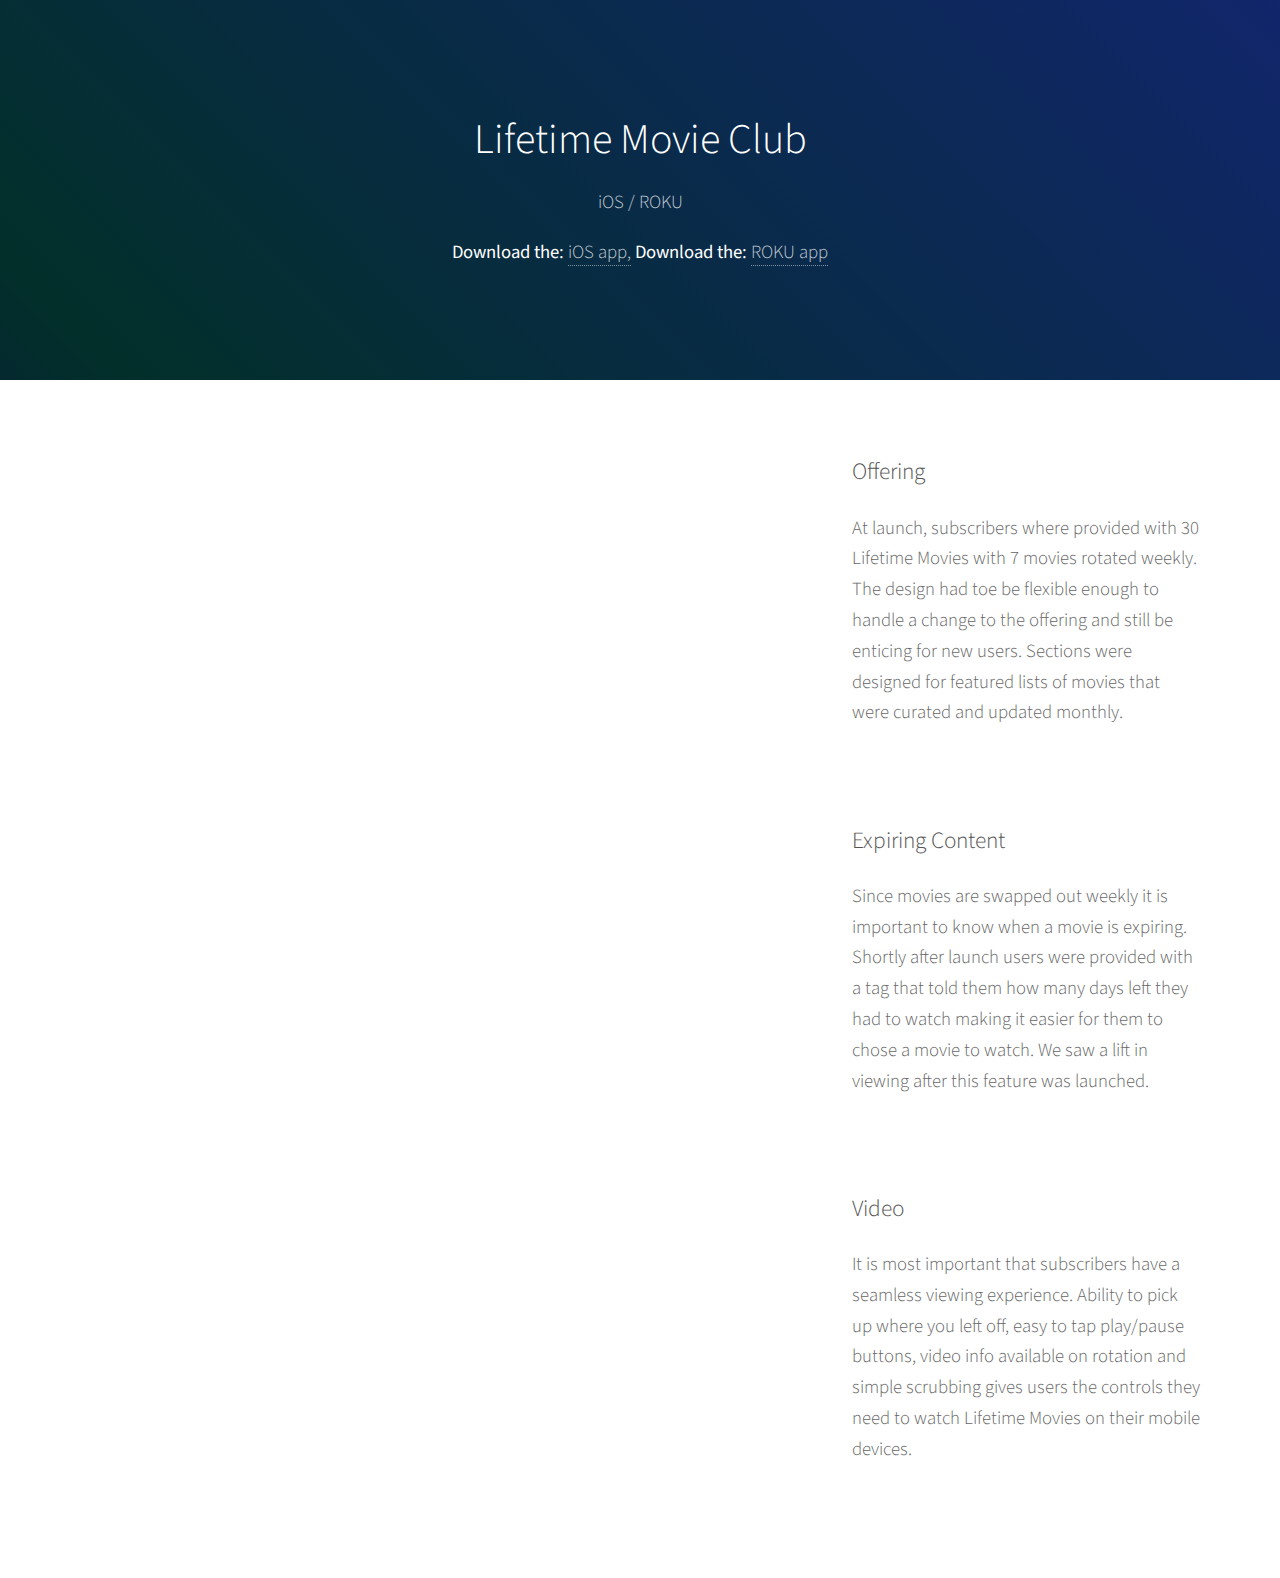
==== commit 297b4b2b: "Updated index to be just resume, clean up projects" ====
--- a/project-lmc.html
+++ b/project-lmc.html
@@ -10,6 +10,7 @@
     <title>Lifetime Movie Club: Mikaela Tavernese</title>
     <meta charset="utf-8" />
     <meta name="viewport" content="width=device-width, initial-scale=1" />
+    <link rel="shortcut icon" href="images/m_ficon.svg">
     <!--[if lte IE 8]><script src="assets/js/ie/html5shiv.js"></script><![endif]-->
     <link rel="stylesheet" href="assets/css/main.css" />
     <!--[if lte IE 8]><link rel="stylesheet" href="assets/css/ie8.css" /><![endif]-->
@@ -18,29 +19,13 @@
 
 <body>
     <!-- Header -->
-    <section id="header" style="background-image: url(images/lmc-header.png), linear-gradient(45deg, #0b1740 5%, #022f2a 30%, #11266b);">
+    <section id="header">
         <div class="inner">
-          <span class="logo">
-            <svg width="4em" height="4em" viewBox="0 0 36 36" version="1.1">
-              <g id="Page-1" stroke="none" stroke-width="1" fill="none" fill-rule="evenodd">
-                <a xlink:href="index.html">
-                  <path d="M18,36 C8.0588745,36 0,27.9411255 0,18 C0,8.0588745 8.0588745,0 18,0 C27.9411255,0 36,8.0588745 36,18 C36,27.9411255 27.9411255,36 18,36 Z M23.976,12.212 L18.267,19.393 L12.533,12.212 C12.398,12.081 12.216,12 12.012,12 L9,12 L9,13.476 L10.775,13.476 L10.775,22.597 L9,22.597 L9,24.075 L14.026,24.075 L14.026,22.597 L12.25,22.597 L12.25,14.328 L17.597,20.954 L17.697,21.081 C17.84,21.221 18.037,21.311 18.254,21.311 C18.472,21.311 18.667,21.221 18.81,21.081 L18.913,20.954 L24.211,14.328 L24.256,22.597 L22.482,22.597 L22.482,24.075 L27.509,24.075 L27.509,22.597 L25.731,22.597 L25.731,13.476 L27.509,13.476 L27.509,12 L24.495,12 C24.293,12 24.109,12.081 23.976,12.212 Z" id="Oval-Copy" fill="#fff"></path>
-          </a>
-              </g>
-          </svg>
-          </span>
             <h1>Lifetime Movie Club</h1>
             <p>iOS / ROKU</p><p>
                 <strong>Download the: </strong><a target="_blank" href="https://itunes.apple.com/us/app/lifetime-movie-club/id991319768?mt=8">iOS app,</a>
                 <strong>Download the: </strong><a target="_blank" href="https://channelstore.roku.com/details/68020/lifetime-movie-club">ROKU app</a> </p>
-            <br>
-
-
-
-            <!--         <ul class="actions">
-            <li><a href="#one" class="button scrolly">View Projects</a></li>
-        </ul> -->
-        </div>
+            </div>
     </section>
     <!-- TVE mobile -->
     <!-- Five -->
@@ -78,9 +63,9 @@
         </div>
     </section>
     <!-- Footer -->
-    <section id="footer">
+    <!-- <section id="footer">
       <p>Have a look at <a href="index.html">my other projects</a>, <a href="resume.html">my resume</a> or <a href="mailto:mikaela@tavernese.com?subject=Web%20Contact%20Form">contact me</a>.</p>
-
+ -->
         <!-- <div class="container last">
             <h4>Contact Me</h4>
             <form action="mailto:mikaela@tavernese.com" method="post" action="#">
